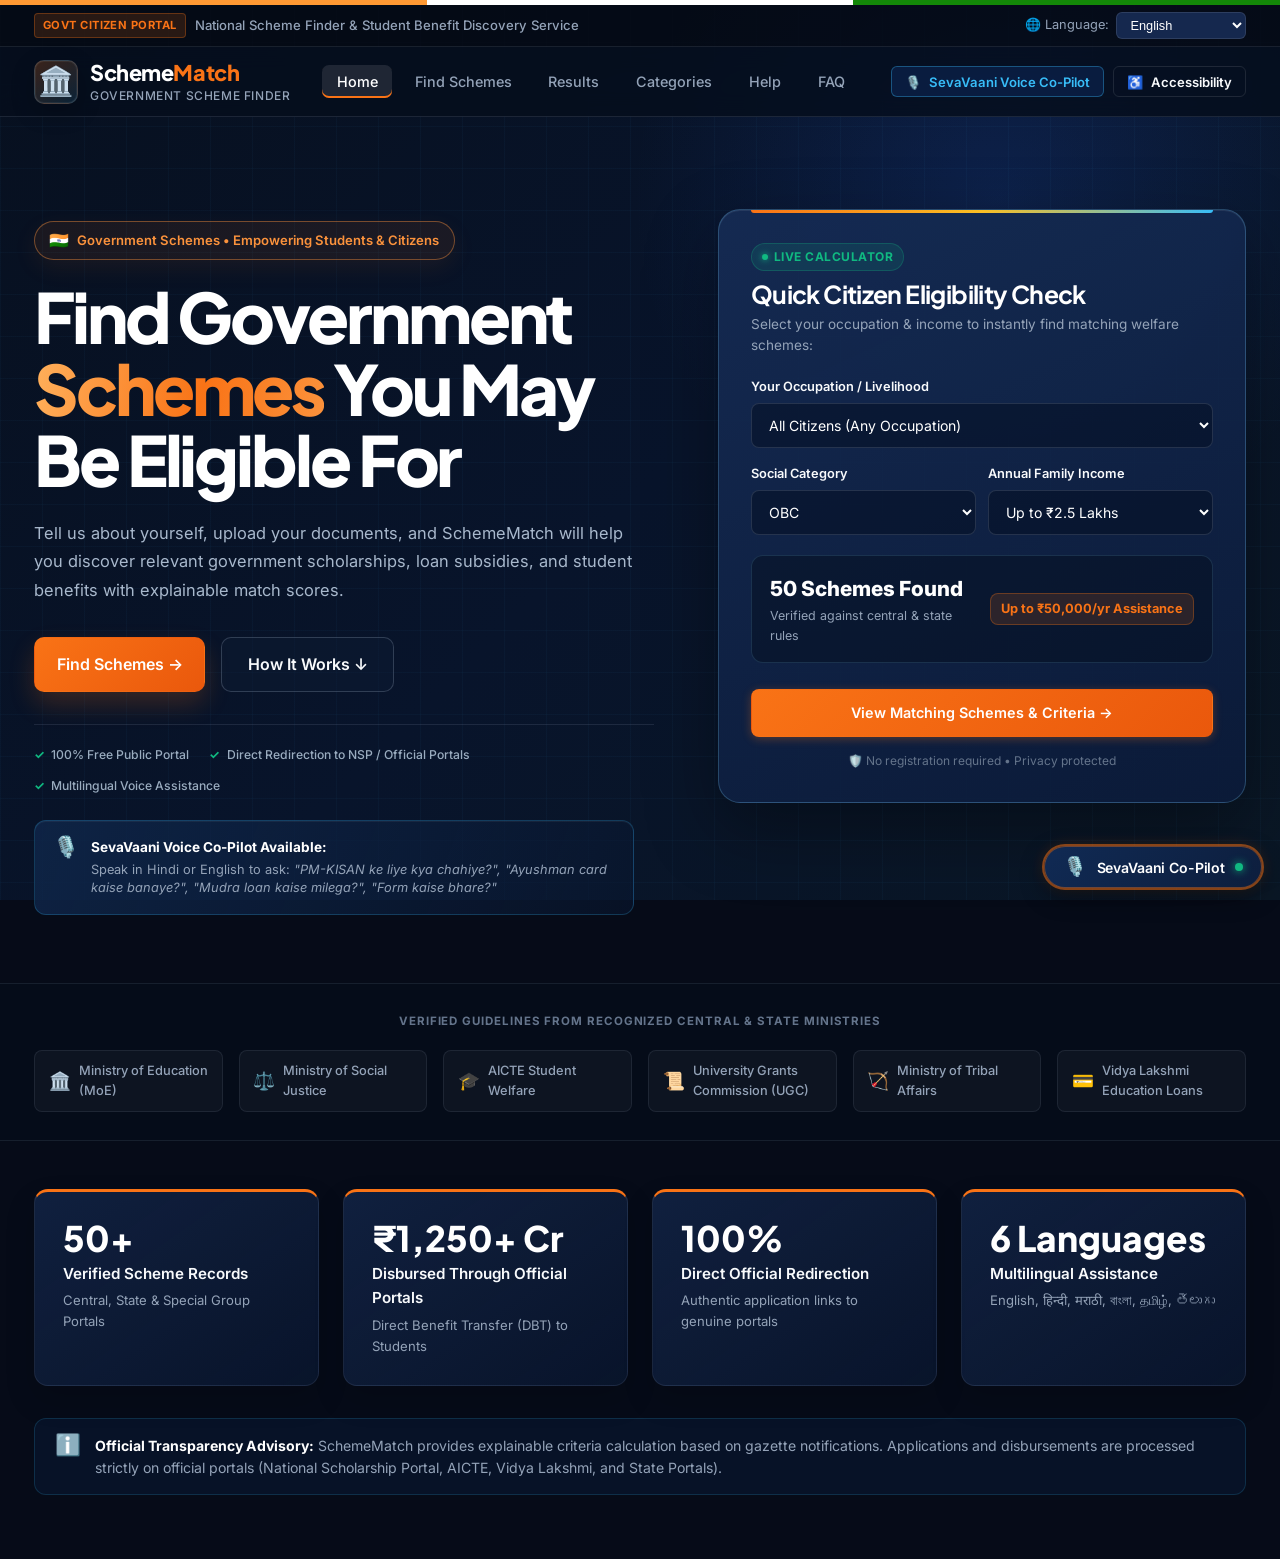
==== index.html @ 72a200fe "Initial website upload" ====
<!DOCTYPE html>
<html lang="en">
<head>
  <meta charset="UTF-8">
  <meta name="viewport" content="width=device-width, initial-scale=1.0">
  <meta name="description" content="SchemeMatch – National Government Scheme & Scholarship Discovery Portal. Discover verified scholarships, education loans, and citizen benefits with AI voice assistance.">
  <title>SchemeMatch – National Government Scheme Discovery Portal</title>
  <link rel="preconnect" href="https://fonts.googleapis.com">
  <link rel="preconnect" href="https://fonts.gstatic.com" crossorigin>
  <link href="https://fonts.googleapis.com/css2?family=Inter:wght@400;500;600;700;800&family=Plus+Jakarta+Sans:wght@500;600;700;800&family=Noto+Sans+Devanagari:wght@400;500;600;700&display=swap" rel="stylesheet">
  <link rel="stylesheet" href="style.css">
</head>
<body class="home-page">

  <!-- Top Tricolor Accent Line (National Civic Standard) -->
  <div class="top-strip" aria-hidden="true"></div>

  <!-- Official Top Bar -->
  <div class="top-bar">
    <div class="container top-bar-content">
      <div class="top-bar-notice">
        <span class="tag" data-i18n="tag_portal">GOVT CITIZEN PORTAL</span>
        <span class="top-bar-initiative" data-i18n="top_bar_initiative">National Scheme Finder &amp; Student Benefit Discovery Service • भारत सरकार</span>
      </div>
      <div class="top-bar-right">
        <div class="lang-selector-wrap">
          <label for="site-lang-select" class="lang-label">🌐 <span data-i18n="lang_label">Language:</span></label>
          <select id="site-lang-select" class="lang-dropdown" aria-label="Select Portal Language">
            <option value="en-IN">English</option>
            <option value="hi-IN">हिन्दी (Hindi)</option>
            <option value="mr-IN">मराठी (Marathi)</option>
            <option value="bn-IN">বাংলা (Bengali)</option>
            <option value="ta-IN">தமிழ் (Tamil)</option>
            <option value="te-IN">తెలుగు (Telugu)</option>
          </select>
        </div>
      </div>
    </div>
  </div>

  <!-- Accessibility Toolbar Drawer (Collapsible) -->
  <div id="accessibility-bar" class="accessibility-bar">
    <div class="container accessibility-bar-content">
      <div class="access-tools-title">
        <span>♿</span>
        <strong data-i18n="access_title">Accessibility Tools:</strong>
        <span class="access-desc" data-i18n="access_desc">Adjust text size, contrast, and voice assistance for effortless reading</span>
      </div>
      <div class="access-buttons-row">
        <button type="button" id="font-decrease-btn" class="btn btn-outline btn-sm" title="Decrease font size">A-</button>
        <button type="button" id="font-reset-btn" class="btn btn-outline btn-sm" title="Reset font size">A Default</button>
        <button type="button" id="font-increase-btn" class="btn btn-outline btn-sm" title="Increase font size">A+</button>
        <button type="button" id="high-contrast-btn" class="btn btn-outline btn-sm" title="Toggle High Contrast">🌓 High Contrast</button>
        <button type="button" id="read-page-global-btn" class="btn btn-primary btn-sm" title="Read page aloud">🔊 Read Page</button>
      </div>
    </div>
  </div>

  <!-- Sticky Navigation Header -->
  <header class="site-header">
    <div class="container nav-container">
      <a href="index.html" class="brand-link">
        <div class="brand-emblem">🏛️</div>
        <div class="brand-text">
          <h1 class="brand-title">Scheme<span>Match</span></h1>
          <p class="brand-subtitle" data-i18n="brand_subtitle">National Government Scheme Portal</p>
        </div>
      </a>

      <!-- Center navigation -->
      <nav aria-label="Main Navigation">
        <ul class="nav-links">
          <li><a href="index.html" class="nav-link active" data-i18n="nav_home">Home</a></li>
          <li><a href="find-schemes.html" class="nav-link" data-i18n="nav_find">Find Schemes</a></li>
          <li><a href="results.html" class="nav-link" data-i18n="nav_results">Results</a></li>
          <li><a href="#categories" class="nav-link">Categories</a></li>
          <li><a href="#how-it-works" class="nav-link" data-i18n="nav_help">How It Works</a></li>
          <li><a href="#faq" class="nav-link">FAQ</a></li>
        </ul>
      </nav>

      <!-- Right Action Controls -->
      <div class="nav-actions">
        <button type="button" id="voice-assistant-trigger" class="btn btn-voice btn-sm" title="Open SevaVaani Voice Assistant">
          🎙️ <span class="nav-btn-text">SevaVaani Voice Co-Pilot</span>
        </button>
        <button type="button" id="accessibility-toggle-btn" class="btn btn-outline btn-sm" title="Toggle Accessibility Tools">
          ♿ <span class="nav-btn-text" data-i18n="btn_accessibility">Accessibility</span>
        </button>
        <button type="button" class="nav-hamburger" id="nav-hamburger-btn" aria-label="Toggle navigation menu" aria-expanded="false">
          ☰
        </button>
      </div>
    </div>
  </header>

  <!-- Modern Civic Hero Section with Interactive Screener -->
  <section class="hero-wrapper">
    <div class="container">
      <div class="hero-grid">
        
        <!-- LEFT SIDE: Content & Actions -->
        <div class="hero-content">
          <div class="hero-badge-pill">
            <span class="flag-icon">🇮🇳</span>
            <span data-i18n="hero_pill">Direct Ministry Welfare Directory • <span class="dynamic-active-schemes-count">67</span> Verified Active Schemes</span>
          </div>

          <h2 class="hero-heading">
            <span data-i18n="hero_h2_part1">India's Official</span> <span class="hero-heading-highlight" data-i18n="hero_h2_highlight">Government Scheme</span> <span data-i18n="hero_h2_part2">Gateway for Every Citizen</span>
          </h2>

          <p class="hero-desc" data-i18n="hero_desc">
            Discover <span class="dynamic-schemes-count">69</span> verified central &amp; state welfare programs — for farmers, artisans, business owners, workers, women, senior citizens, and students. Check eligibility instantly and apply directly.
          </p>

          <div class="hero-btn-row">
            <a href="find-schemes.html" class="btn btn-primary btn-lg" data-i18n="hero_btn_find">
              Find Matching Schemes (6 Steps) →
            </a>
            <a href="#screener-card" class="btn btn-outline btn-lg" data-i18n="hero_btn_how">
              Quick Eligibility Check ↓
            </a>
          </div>

          <!-- Trust Badges Row -->
          <div class="hero-trust-row">
            <div class="trust-pill-item">
              <span class="trust-check">✓</span> 100% Free Public Portal
            </div>
            <div class="trust-pill-item">
              <span class="trust-check">✓</span> Direct Redirection to NSP / Official Portals
            </div>
            <div class="trust-pill-item">
              <span class="trust-check">✓</span> Multilingual Voice Assistance
            </div>
          </div>

          <div class="hero-voice-advisory">
            <span class="voice-advisory-icon">🎙️</span>
            <div>
              <strong>SevaVaani Voice Co-Pilot Available:</strong>
              <p>Speak in Hindi or English to ask: <em>"PM-KISAN ke liye kya chahiye?", "Ayushman card kaise banaye?", "Mudra loan kaise milega?", "Form kaise bhare?"</em></p>
            </div>
          </div>
        </div>

        <!-- RIGHT SIDE: Interactive Quick Eligibility Screener & Calculator -->
        <div class="hero-interactive-card-wrapper" id="screener-card">
          <div class="hero-screener-card">
            
            <div class="screener-card-header">
              <div class="screener-badge">
                <span class="screener-pulse"></span>
                <span>Live Calculator</span>
              </div>
              <h3 class="screener-title">Quick Citizen Eligibility Check</h3>
              <p class="screener-sub">Select your occupation &amp; income to instantly find matching welfare schemes:</p>
            </div>

            <form class="screener-form" onsubmit="return false;">
              <div class="screener-form-group">
                <label for="hero-screener-occ" class="screener-label">Your Occupation / Livelihood</label>
                <select id="hero-screener-occ" class="screener-select">
                  <option value="All" selected>All Citizens (Any Occupation)</option>
                  <option value="Farmer">🌾 Farmer / Agricultural Worker</option>
                  <option value="Artisan">🔨 Artisan / Traditional Craftsman</option>
                  <option value="Business Owner">💼 Small Business / MSME Owner</option>
                  <option value="Self-Employed">🛒 Self-Employed / Street Vendor</option>
                  <option value="Worker">🏗️ Unorganized / Daily Wage Worker</option>
                  <option value="Woman">👩 Woman / SHG Member / Homemaker</option>
                  <option value="Senior Citizen">👴 Senior Citizen (60+)</option>
                  <option value="Student">🎓 Student / Scholar</option>
                  <option value="Unemployed">🔍 Unemployed / Job Seeker</option>
                </select>
              </div>

              <div class="screener-form-grid">
                <div class="screener-form-group">
                  <label for="hero-screener-cat" class="screener-label">Social Category</label>
                  <select id="hero-screener-cat" class="screener-select">
                    <option value="All">All Categories</option>
                    <option value="OBC" selected>OBC</option>
                    <option value="SC">SC</option>
                    <option value="ST">ST</option>
                    <option value="General">General</option>
                    <option value="EWS">EWS</option>
                  </select>
                </div>

                <div class="screener-form-group">
                  <label for="hero-screener-inc" class="screener-label">Annual Family Income</label>
                  <select id="hero-screener-inc" class="screener-select">
                    <option value="250000" selected>Up to ₹2.5 Lakhs</option>
                    <option value="450000">Up to ₹4.5 Lakhs</option>
                    <option value="800000">Up to ₹8.0 Lakhs</option>
                    <option value="1000000">Above ₹8 Lakhs</option>
                  </select>
                </div>
              </div>

              <!-- Live Dynamic Calculation Box -->
              <div class="screener-result-box">
                <div class="screener-result-top">
                  <div>
                    <span class="screener-result-count" id="hero-screener-count">24 Schemes Matching</span>
                    <span class="screener-result-desc">Verified against central &amp; state rules</span>
                  </div>
                  <div class="screener-benefit-tag" id="hero-screener-benefit">Up to ₹50,000/yr</div>
                </div>
              </div>

              <button type="button" id="hero-screener-submit" class="btn btn-primary btn-block btn-screener">
                View Matching Schemes &amp; Criteria →
              </button>
            </form>

            <div class="screener-card-footer">
              <span>🛡️ No registration required • Privacy protected</span>
            </div>

          </div>
        </div>

      </div>
    </div>
  </section>

  <!-- Section: Ministry & Official Source Accreditation Ticker -->
  <section class="ministry-ticker-section" aria-label="Official Verification Sources">
    <div class="container">
      <p class="ticker-heading">VERIFIED GUIDELINES FROM RECOGNIZED CENTRAL &amp; STATE MINISTRIES</p>
      <div class="ministry-logo-grid">
        <div class="ministry-item">
          <span class="ministry-seal">🏛️</span>
          <span>Ministry of Education (MoE)</span>
        </div>
        <div class="ministry-item">
          <span class="ministry-seal">⚖️</span>
          <span>Ministry of Social Justice</span>
        </div>
        <div class="ministry-item">
          <span class="ministry-seal">🎓</span>
          <span>AICTE Student Welfare</span>
        </div>
        <div class="ministry-item">
          <span class="ministry-seal">📜</span>
          <span>University Grants Commission (UGC)</span>
        </div>
        <div class="ministry-item">
          <span class="ministry-seal">🏹</span>
          <span>Ministry of Tribal Affairs</span>
        </div>
        <div class="ministry-item">
          <span class="ministry-seal">💳</span>
          <span>Vidya Lakshmi Education Loans</span>
        </div>
      </div>
    </div>
  </section>

  <!-- Section: Statistics & Civic Trust -->
  <section class="trust-stats-section">
    <div class="container">
      <div class="trust-stats-grid">
        <div class="trust-stat-card">
          <div class="trust-stat-num">50+</div>
          <div class="trust-stat-lbl">Verified Scheme Records</div>
          <p class="trust-stat-sub">Central, State &amp; Special Group Portals</p>
        </div>

        <div class="trust-stat-card">
          <div class="trust-stat-num">₹1,250+ Cr</div>
          <div class="trust-stat-lbl">Disbursed Through Official Portals</div>
          <p class="trust-stat-sub">Direct Benefit Transfer (DBT) to Students</p>
        </div>

        <div class="trust-stat-card">
          <div class="trust-stat-num">100%</div>
          <div class="trust-stat-lbl">Direct Official Redirection</div>
          <p class="trust-stat-sub">Authentic application links to genuine portals</p>
        </div>

        <div class="trust-stat-card">
          <div class="trust-stat-num">6 Languages</div>
          <div class="trust-stat-lbl">Multilingual Assistance</div>
          <p class="trust-stat-sub">English, हिन्दी, मराठी, বাংলা, தமிழ், తెలుగు</p>
        </div>
      </div>

      <div class="trust-banner-note">
        <span class="trust-note-icon">ℹ️</span>
        <p>
          <strong>Official Transparency Advisory:</strong> SchemeMatch provides explainable criteria calculation based on gazette notifications. Applications and disbursements are processed strictly on official portals (National Scholarship Portal, AICTE, Vidya Lakshmi, and State Portals).
        </p>
      </div>
    </div>
  </section>

  <!-- Section: Scheme Categories (Clickable) -->
  <section id="categories" class="section-py">
    <div class="container">
      <div class="section-header">
        <span class="section-tag">National Welfare Sectors</span>
        <h2 class="section-title">Browse Schemes By Sector</h2>
        <p class="section-desc">
          <span class="dynamic-schemes-count">69</span> central &amp; state welfare programs across 8 livelihood sectors. Select a sector to discover schemes designed for your occupation and life stage.
        </p>
      </div>

      <div class="categories-grid">
        <a href="results.html?sector=agriculture" class="category-card">
          <div class="category-icon-box">🌾</div>
          <span class="sector-badge agri">Agriculture</span>
          <h3 class="category-title">Farmers &amp; Agriculture</h3>
          <p class="category-desc">PM-KISAN ₹6,000/yr income support, Fasal Bima crop insurance, Kisan Credit Card &amp; PM-KMY pension.</p>
          <span class="category-link">View Schemes →</span>
        </a>

        <a href="results.html?sector=business" class="category-card">
          <div class="category-icon-box">💼</div>
          <span class="sector-badge business">MSME &amp; Business</span>
          <h3 class="category-title">MSME, Business &amp; Artisans</h3>
          <p class="category-desc">PM Mudra loan ₹50K–₹20L, PM Vishwakarma toolkit &amp; ₹3L loan, SVANidhi street vendor credit.</p>
          <span class="category-link">View Schemes →</span>
        </a>

        <a href="results.html?sector=healthcare" class="category-card">
          <div class="category-icon-box">🩺</div>
          <span class="sector-badge health">Healthcare</span>
          <h3 class="category-title">Healthcare &amp; Ayushman</h3>
          <p class="category-desc">Ayushman Bharat PM-JAY ₹5 Lakh free hospital cover, Jan Aushadhi generic medicines, PMMVY maternity benefit.</p>
          <span class="category-link">View Schemes →</span>
        </a>

        <a href="results.html?sector=housing" class="category-card">
          <div class="category-icon-box">🏠</div>
          <span class="sector-badge housing">Housing</span>
          <h3 class="category-title">Housing &amp; Shelter</h3>
          <p class="category-desc">PMAY-Gramin ₹1.2–2.0L pucca house grant &amp; PMAY-Urban ₹2.67L interest subsidy for EWS/LIG/MIG.</p>
          <span class="category-link">View Schemes →</span>
        </a>

        <a href="results.html?sector=women" class="category-card">
          <div class="category-icon-box">👩</div>
          <span class="sector-badge women">Women &amp; Child</span>
          <h3 class="category-title">Women &amp; Child Empowerment</h3>
          <p class="category-desc">Lakhpati Didi SHG credit, Ujjwala free LPG, Sukanya Samriddhi, Mahila Samman 7.5% savings.</p>
          <span class="category-link">View Schemes →</span>
        </a>

        <a href="results.html?sector=workers" class="category-card">
          <div class="category-icon-box">🔨</div>
          <span class="sector-badge worker">Labor &amp; Workers</span>
          <h3 class="category-title">Workers &amp; Labor Welfare</h3>
          <p class="category-desc">e-Shram UAN card, PM Shram Yogi Maandhan ₹3,000/mo pension, MGNREGA 100-day guaranteed work.</p>
          <span class="category-link">View Schemes →</span>
        </a>

        <a href="results.html?sector=senior" class="category-card">
          <div class="category-icon-box">👴</div>
          <span class="sector-badge senior">Senior Citizens</span>
          <h3 class="category-title">Senior Citizens &amp; Pension</h3>
          <p class="category-desc">Atal Pension Yojana ₹1K–5K/mo guarantee, IGNOAPS old age pension, PMJJBY &amp; PMSBY insurance cover.</p>
          <span class="category-link">View Schemes →</span>
        </a>

        <a href="results.html?sector=scholarship" class="category-card">
          <div class="category-icon-box">🎓</div>
          <span class="sector-badge scholarship">Scholarships</span>
          <h3 class="category-title">Scholarships &amp; Education</h3>
          <p class="category-desc">Central Sector, NSP post-matric, AICTE Pragati, PMKVY skills, state-level tuition reimbursement.</p>
          <span class="category-link">View Schemes →</span>
        </a>
      </div>
    </div>
  </section>

  <!-- Section: Featured Schemes Cards -->
  <section id="featured-schemes" class="multi-schemes-section">
    <div class="container">
      <div class="section-header">
        <span class="section-tag">Flagship National Programs</span>
        <h2 class="section-title">Featured Government Schemes</h2>
        <p class="section-desc">
          Flagship welfare programs across healthcare, agriculture, artisan skills, business, and education — verified eligibility, transparent scores, and direct official application routes.
        </p>
      </div>

      <div class="home-scheme-cards-grid">
        
        <!-- Scheme 1: Ayushman Bharat PM-JAY -->
        <article class="home-scheme-card">
          <div class="home-scheme-card-body">
            <div class="home-scheme-card-header">
              <div>
                <span class="home-scheme-category" style="background:rgba(239,68,68,0.12);color:#f87171;border-color:rgba(239,68,68,0.3);">Healthcare</span>
                <h3 class="home-scheme-name">Ayushman Bharat PM-JAY — Free Health Coverage</h3>
              </div>
              <div class="home-score-badge match-state-excellent">
                <span class="home-score-num">₹5 Lakh/yr</span>
                <span class="home-score-lbl">Hospital Cover</span>
              </div>
            </div>

            <div class="home-criteria-box">
              <strong>Eligibility:</strong>
              Families in SECC 2011 database, BPL cardholders &amp; state-notified poor families. 1,500+ empanelled hospitals nationwide. Cashless treatment for 1,949 procedures.
            </div>

            <div class="home-docs-box">
              <strong>Required Documents:</strong>
              <div class="docs-tag-list">
                <span class="doc-tag present">✓ Aadhaar Card</span>
                <span class="doc-tag present">✓ Ration Card / BPL Proof</span>
                <span class="doc-tag present">✓ SECC Eligibility</span>
                <span class="doc-tag">Ayushman Golden Card</span>
              </div>
            </div>
          </div>

          <div class="home-scheme-actions">
            <a href="scheme-details.html?id=ayushman-bharat-pmjay" class="btn btn-primary btn-sm" style="flex: 1;">View Details →</a>
            <a href="https://pmjay.gov.in" target="_blank" rel="noopener noreferrer" class="btn btn-outline btn-sm">Official Portal ↗</a>
          </div>
        </article>

        <!-- Scheme 2: PM-KISAN -->
        <article class="home-scheme-card">
          <div class="home-scheme-card-body">
            <div class="home-scheme-card-header">
              <div>
                <span class="home-scheme-category" style="background:rgba(34,197,94,0.12);color:#4ade80;border-color:rgba(34,197,94,0.3);">Agriculture</span>
                <h3 class="home-scheme-name">PM-KISAN Samman Nidhi — Farmer Income Support</h3>
              </div>
              <div class="home-score-badge match-state-excellent">
                <span class="home-score-num">₹6,000/yr</span>
                <span class="home-score-lbl">Direct Bank Transfer</span>
              </div>
            </div>

            <div class="home-criteria-box">
              <strong>Eligibility:</strong>
              All small &amp; marginal farmer families owning up to 2 hectares of land. Excludes income taxpayers, doctors, lawyers, and Govt employees in Class 1 posts.
            </div>

            <div class="home-docs-box">
              <strong>Required Documents:</strong>
              <div class="docs-tag-list">
                <span class="doc-tag present">✓ Aadhaar Card</span>
                <span class="doc-tag present">✓ Land Records (Khasra/Khatauni)</span>
                <span class="doc-tag present">✓ Bank Passbook</span>
                <span class="doc-tag">Mobile (OTP)</span>
              </div>
            </div>
          </div>

          <div class="home-scheme-actions">
            <a href="scheme-details.html?id=pm-kisan" class="btn btn-primary btn-sm" style="flex: 1;">View Details →</a>
            <a href="https://pmkisan.gov.in" target="_blank" rel="noopener noreferrer" class="btn btn-outline btn-sm">pmkisan.gov.in ↗</a>
          </div>
        </article>

                <!-- Scheme 3: PM Vishwakarma -->
        <article class="home-scheme-card">
          <div class="home-scheme-card-body">
            <div class="home-scheme-card-header">
              <div>
                <span class="home-scheme-category" style="background:rgba(245,158,11,0.12);color:#fbbf24;border-color:rgba(245,158,11,0.3);">Artisans &amp; MSME</span>
                <h3 class="home-scheme-name">PM Vishwakarma — Artisan Skill &amp; Credit Scheme</h3>
              </div>
              <div class="home-score-badge match-state-excellent">
                <span class="home-score-num">₹3 Lakh Loan</span>
                <span class="home-score-lbl">@ 5% Interest + Toolkit</span>
              </div>
            </div>

            <div class="home-criteria-box">
              <strong>Eligibility:</strong>
              18+ traditional artisans in 18 trades — Carpenter, Blacksmith, Potter, Cobbler, Goldsmith, Tailor, Barber, Boat maker, Sculptor &amp; more. Annual income up to ₹3 Lakhs preferred.
            </div>

            <div class="home-docs-box">
              <strong>Required Documents:</strong>
              <div class="docs-tag-list">
                <span class="doc-tag present">✓ Aadhaar Card</span>
                <span class="doc-tag present">✓ Bank Passbook</span>
                <span class="doc-tag present">✓ Trade Self-Declaration</span>
                <span class="doc-tag">Mobile Number</span>
              </div>
            </div>
          </div>

          <div class="home-scheme-actions">
            <a href="scheme-details.html?id=pm-vishwakarma" class="btn btn-primary btn-sm" style="flex: 1;">View Details →</a>
            <a href="https://pmvishwakarma.gov.in" target="_blank" rel="noopener noreferrer" class="btn btn-outline btn-sm">Official Portal ↗</a>
          </div>
        </article>

        <!-- Scheme 4: PM-USP Interest Subsidy on Education Loans -->
        <article class="home-scheme-card">
          <div class="home-scheme-card-body">
            <div class="home-scheme-card-header">
              <div>
                <span class="home-scheme-category">Financial Support</span>
                <h3 class="home-scheme-name">PM-USP Central Sector Interest Subsidy (CSIS)</h3>
              </div>
              <div class="home-score-badge match-state-excellent">
                <span class="home-score-num">100% Interest Free</span>
                <span class="home-score-lbl">During Course Period</span>
              </div>
            </div>

            <div class="home-criteria-box">
              <strong>Eligibility Criteria:</strong>
              Full interest waiver during course period + 1 year on technical/professional education loans for income up to ₹4.5 Lakhs.
            </div>

            <div class="home-docs-box">
              <strong>Required Documents:</strong>
              <div class="docs-tag-list">
                <span class="doc-tag present">✓ Aadhaar</span>
                <span class="doc-tag present">✓ Loan Sanction Letter</span>
                <span class="doc-tag present">✓ Income Certificate</span>
              </div>
            </div>
          </div>

          <div class="home-scheme-actions">
            <a href="scheme-details.html?id=pm-usp-csis-interest-subsidy" class="btn btn-primary btn-sm" style="flex: 1;">View Details →</a>
            <a href="https://www.vidyalakshmi.co.in" target="_blank" rel="noopener noreferrer" class="btn btn-outline btn-sm">Vidya Lakshmi ↗</a>
          </div>
        </article>

        <!-- Scheme 5: AICTE Saksham PwD -->
        <article class="home-scheme-card">
          <div class="home-scheme-card-body">
            <div class="home-scheme-card-header">
              <div>
                <span class="home-scheme-category">Special Support</span>
                <h3 class="home-scheme-name">AICTE Saksham Scholarship for Specially-Abled</h3>
              </div>
              <div class="home-score-badge match-state-strong">
                <span class="home-score-num">₹50,000/yr</span>
                <span class="home-score-lbl">Study Allowance</span>
              </div>
            </div>

            <div class="home-criteria-box">
              <strong>Eligibility Criteria:</strong>
              Students with benchmark disability (40%+) enrolled in AICTE-approved technical degree/diploma programs; ₹50,000/yr allowance.
            </div>

            <div class="home-docs-box">
              <strong>Required Documents:</strong>
              <div class="docs-tag-list">
                <span class="doc-tag present">✓ Aadhaar</span>
                <span class="doc-tag present">✓ UDID / Disability Cert</span>
                <span class="doc-tag present">✓ College Bonafide</span>
              </div>
            </div>
          </div>

          <div class="home-scheme-actions">
            <a href="scheme-details.html?id=aicte-saksham" class="btn btn-primary btn-sm" style="flex: 1;">View Details →</a>
            <a href="https://www.aicte-india.org/schemes/students-development-schemes/Saksham" target="_blank" rel="noopener noreferrer" class="btn btn-outline btn-sm">Official Portal ↗</a>
          </div>
        </article>

        <!-- Scheme 6: MP Post-Matric OBC -->
        <article class="home-scheme-card">
          <div class="home-scheme-card-body">
            <div class="home-scheme-card-header">
              <div>
                <span class="home-scheme-category">State Welfare</span>
                <h3 class="home-scheme-name">MP Post-Matric Scholarship for OBC Students</h3>
              </div>
              <div class="home-score-badge match-state-excellent">
                <span class="home-score-num">100% Tuition Fee</span>
                <span class="home-score-lbl">Reimbursement</span>
              </div>
            </div>

            <div class="home-criteria-box">
              <strong>Eligibility Criteria:</strong>
              OBC students studying in Madhya Pradesh post-matric courses with family income up to ₹3 Lakhs; full tuition reimbursement.
            </div>

            <div class="home-docs-box">
              <strong>Required Documents:</strong>
              <div class="docs-tag-list">
                <span class="doc-tag present">✓ Aadhaar</span>
                <span class="doc-tag present">✓ Samagra ID</span>
                <span class="doc-tag present">✓ Caste Certificate</span>
                <span class="doc-tag">Domicile Cert</span>
              </div>
            </div>
          </div>

          <div class="home-scheme-actions">
            <a href="scheme-details.html?id=mp-post-matric-obc" class="btn btn-primary btn-sm" style="flex: 1;">View Details →</a>
            <a href="http://scholarshipportal.mp.nic.in" target="_blank" rel="noopener noreferrer" class="btn btn-outline btn-sm">MP Portal ↗</a>
          </div>
        </article>

      </div>

      <div style="text-align: center; margin-top: 2.5rem;">
        <a href="find-schemes.html" class="btn btn-primary btn-lg">
          Check All <span class="dynamic-schemes-count">69</span> Schemes For Your Complete Profile →
        </a>
      </div>
    </div>
  </section>

  <!-- Section: How It Works (4 Official Steps) -->
  <section id="how-it-works" class="section-py how-it-works-section">
    <div class="container">
      <div class="section-header">
        <span class="section-tag" data-i18n="workflow_tag">Official Roadmap</span>
        <h2 class="section-title" data-i18n="workflow_title">How SchemeMatch Simplifies Applications</h2>
        <p class="section-desc" data-i18n="workflow_desc">
          A transparent 4-step workflow that turns complex government gazettes into actionable student opportunities.
        </p>
      </div>

      <div class="workflow-grid">
        <div class="step-card">
          <div class="step-badge">1</div>
          <h3 class="step-title" data-i18n="step1_title">Enter Profile Details</h3>
          <p class="step-desc" data-i18n="step1_desc">
            Provide your education level, social category, annual family income, state, and special qualifications.
          </p>
        </div>

        <div class="step-card">
          <div class="step-badge">2</div>
          <h3 class="step-title" data-i18n="step2_title">Verify Document Checklist</h3>
          <p class="step-desc" data-i18n="step2_desc">
            Check your certificates (Aadhaar, Income, Caste, Marksheet) against official department requirements.
          </p>
        </div>

        <div class="step-card">
          <div class="step-badge">3</div>
          <h3 class="step-title" data-i18n="step3_title">Get Transparent Match Scores</h3>
          <p class="step-desc" data-i18n="step3_desc">
            Review your personalized eligibility reasons with clear green checkmarks and statutory notes.
          </p>
        </div>

        <div class="step-card">
          <div class="step-badge">4</div>
          <h3 class="step-title" data-i18n="step4_title">Apply on Verified Portals</h3>
          <p class="step-desc" data-i18n="step4_desc">
            Proceed with official portal redirection (NSP, AICTE, Vidya Lakshmi) with your paperwork fully prepared.
          </p>
        </div>
      </div>
    </div>
  </section>

  <!-- Section: Student Success & Verified Impact -->
  <section class="section-py success-stories-section">
    <div class="container">
      <div class="section-header">
        <span class="section-tag">Beneficiary Impact</span>
        <h2 class="section-title">Helping Citizens Across All Walks of Life</h2>
        <p class="section-desc">
          Real experiences from farmers, artisans, entrepreneurs, and students who discovered and applied for welfare schemes through SchemeMatch.
        </p>
      </div>

      <div class="testimonials-grid">
        <div class="testimonial-card">
          <div class="testimonial-stars">★★★★★</div>
          <p class="testimonial-quote">
            "SchemeMatch ne mujhe PM-KISAN aur Kisan Credit Card dono ke baare mein bataya. Mujhe pata hi nahi tha ki main dono ke liye eligible hoon. Ab mujhe ₹6,000 saal ka sidha khate mein milta hai."
          </p>
          <div class="testimonial-author">
            <div class="author-avatar">🌾</div>
            <div>
              <strong>Rameshwar Patil</strong>
              <span>Farmer, Nashik, Maharashtra</span>
            </div>
          </div>
        </div>

        <div class="testimonial-card">
          <div class="testimonial-stars">★★★★★</div>
          <p class="testimonial-quote">
            "The voice assistant asked me my trade — I said I'm a carpenter — and instantly showed me PM Vishwakarma with the full checklist. I got my ₹15,000 toolkit voucher and the 5% loan approved within a month."
          </p>
          <div class="testimonial-author">
            <div class="author-avatar">🔨</div>
            <div>
              <strong>Rajesh Vishwakarma</strong>
              <span>Traditional Carpenter, Varanasi (UP)</span>
            </div>
          </div>
        </div>

        <div class="testimonial-card">
          <div class="testimonial-stars">★★★★★</div>
          <p class="testimonial-quote">
            "Mujhe pata hi nahi tha ki Ayushman card mere ghar ke har member ko ₹5 Lakh ka free hospital cover deta hai. SchemeMatch ne mera naam SECC list mein check karke Golden Card banwane ki poori process batai."
          </p>
          <div class="testimonial-author">
            <div class="author-avatar">👩</div>
            <div>
              <strong>Meenakshi Devi</strong>
              <span>SHG Member, Sitapur, Uttar Pradesh</span>
            </div>
          </div>
        </div>
      </div>
    </div>
  </section>

  <!-- Section: Official FAQ -->
  <section id="faq" class="section-py faq-section">
    <div class="container">
      <div class="section-header">
        <span class="section-tag">Frequently Asked Questions</span>
        <h2 class="section-title">Common Questions on Government Schemes</h2>
        <p class="section-desc">
          Important guidelines regarding OTR registration, document renewal, income limits, and application cycles.
        </p>
      </div>

      <div class="faq-accordion-grid">
        
        <details class="faq-item" open>
          <summary class="faq-question">
            <span>Is SchemeMatch free to use for students?</span>
            <span class="faq-icon">+</span>
          </summary>
          <div class="faq-answer">
            <p>Yes, SchemeMatch is 100% free to use. There are no fees, subscriptions, or hidden charges. We do not collect banking credentials or application processing fees.</p>
          </div>
        </details>

        <details class="faq-item">
          <summary class="faq-question">
            <span>What is OTR (One Time Registration) on the National Scholarship Portal (NSP)?</span>
            <span class="faq-icon">+</span>
          </summary>
          <div class="faq-answer">
            <p>OTR is a 14-digit unique number issued on scholarships.gov.in using Aadhaar face or OTP authentication. It simplifies applying for multiple central and state scholarships without re-entering personal data each year.</p>
          </div>
        </details>

        <details class="faq-item">
          <summary class="faq-question">
            <span>Can I apply for more than one government scholarship at the same time?</span>
            <span class="faq-icon">+</span>
          </summary>
          <div class="faq-answer">
            <p>As per Ministry guidelines, a student can receive only ONE primary scholarship for maintenance/living allowance from the Central Government. However, you can often combine tuition fee reimbursements or state travel concessions with loan subsidies.</p>
          </div>
        </details>

        <details class="faq-item">
          <summary class="faq-question">
            <span>Who is authorized to issue the Family Income Certificate?</span>
            <span class="faq-icon">+</span>
          </summary>
          <div class="faq-answer">
            <p>The Income Certificate must be issued by a competent revenue authority—typically the Tehsildar, Sub-Divisional Magistrate (SDM), or District Collector. Affidavits on notary stamp paper are generally not accepted on official portals.</p>
          </div>
        </details>

        <details class="faq-item">
          <summary class="faq-question">
            <span>Why does my bank account need to be linked to Aadhaar (NPCI Mapper)?</span>
            <span class="faq-icon">+</span>
          </summary>
          <div class="faq-answer">
            <p>All government scholarship disbursements are sent via Direct Benefit Transfer (DBT) through the Aadhaar Payment Bridge (APB). Your bank account must be actively seeded on the NPCI mapper, otherwise the funds transfer will fail.</p>
          </div>
        </details>

      </div>
    </div>
  </section>

  <!-- Site Footer -->
  <footer class="site-footer">
    <div class="container">
      <div class="footer-grid">
        <div class="footer-brand">
          <div class="footer-brand-title">
            <span class="footer-emblem">🏛️</span>
            <h3 class="footer-brand-name">SchemeMatch</h3>
          </div>
          <p class="footer-brand-desc">
            National Citizen Welfare &amp; Scheme Discovery Initiative. Empowering Indian students and citizens with transparent eligibility scoring and verified ministry portal routing.
          </p>
          <div class="footer-contact-info">
            <p>✉️ Email: <strong>support@schemematch.gov.in</strong></p>
            <p>⏰ Working Hours: Monday – Saturday, 9:00 AM – 6:00 PM IST</p>
          </div>
        </div>

        <div class="footer-col">
          <h4>Portal Navigation</h4>
          <ul class="footer-links">
            <li><a href="index.html">Home</a></li>
            <li><a href="find-schemes.html">Find Schemes (Wizard)</a></li>
            <li><a href="results.html">Eligibility Results</a></li>
            <li><a href="#categories">Scheme Categories</a></li>
            <li><a href="#how-it-works">How It Works</a></li>
            <li><a href="#faq">Student FAQ</a></li>
          </ul>
        </div>

        <div class="footer-col">
          <h4>Official Ministry Portals</h4>
          <ul class="footer-links">
            <li><a href="https://scholarships.gov.in" target="_blank" rel="noopener noreferrer">National Scholarship Portal (NSP) ↗</a></li>
            <li><a href="https://www.aicte-india.org" target="_blank" rel="noopener noreferrer">AICTE Student Portal ↗</a></li>
            <li><a href="https://www.vidyalakshmi.co.in" target="_blank" rel="noopener noreferrer">Vidya Lakshmi Education Loans ↗</a></li>
            <li><a href="https://socialjustice.gov.in" target="_blank" rel="noopener noreferrer">Ministry of Social Justice ↗</a></li>
            <li><a href="https://tribal.nic.in" target="_blank" rel="noopener noreferrer">Ministry of Tribal Affairs ↗</a></li>
            <li><a href="https://www.digilocker.gov.in" target="_blank" rel="noopener noreferrer">DigiLocker Verification ↗</a></li>
          </ul>
        </div>
      </div>

      <div class="footer-bottom">
        <p>&copy; 2026 SchemeMatch – National Government Scheme Discovery Portal. Designed for Indian Students &amp; Citizens.</p>
      </div>
    </div>
  </footer>

  <!-- ========================================================================= -->
  <!-- UNIVERSAL CONVERSATIONAL VOICE & CHAT CO-PILOT (SevaVaani) -->
  <!-- ========================================================================= -->
  <div id="sevavaani-widget" class="sevavaani-widget" aria-label="SevaVaani Voice &amp; Chat Assistant">
    
    <!-- Floating Launcher Trigger Button -->
    <button type="button" id="sevavaani-trigger" class="sevavaani-launcher" aria-label="Open SevaVaani Assistant" title="SevaVaani Voice Co-Pilot">
      <span class="launcher-pulse"></span>
      <span class="launcher-icon">🎙️</span>
      <span class="launcher-label">SevaVaani Co-Pilot</span>
      <span class="launcher-status-dot"></span>
    </button>

    <!-- Sliding Assistant Drawer -->
    <div id="sevavaani-drawer" class="sevavaani-drawer" aria-hidden="true">
      
      <!-- Drawer Header -->
      <div class="sevavaani-header">
        <div class="sevavaani-brand">
          <div class="brand-avatar">🏛️</div>
          <div>
            <h3 class="sevavaani-title">SevaVaani <span>Co-Pilot</span></h3>
            <p class="sevavaani-sub">National Scheme &amp; Form Guide</p>
          </div>
        </div>
        <div class="sevavaani-header-actions">
          <button type="button" id="sevavaani-lang-btn" class="btn-icon" title="Switch Language">🌐 <span id="sevavaani-lang-text">HI</span></button>
          <button type="button" id="sevavaani-sound-btn" class="btn-icon" title="Voice Mute/Unmute">🔊</button>
          <button type="button" id="sevavaani-close-btn" class="btn-icon close-btn" title="Close Assistant" aria-label="Close Assistant">✕</button>
        </div>
      </div>

      <!-- Live Audio Waveform & Status Banner -->
      <div id="sevavaani-wave-bar" class="sevavaani-wave-bar">
        <div class="wave-bars">
          <span></span><span></span><span></span><span></span><span></span><span></span><span></span><span></span>
        </div>
        <span id="sevavaani-live-status" class="live-status-text">Ready to help. Speak or type below.</span>
      </div>

      <!-- Scrollable Message Conversation Stream -->
      <div id="sevavaani-messages" class="sevavaani-messages">
        <!-- Messages injected dynamically by script.js -->
      </div>

      <!-- Quick Suggestion Chips -->
      <div id="sevavaani-chips" class="sevavaani-chips">
        <button type="button" class="chip-btn" data-query="Form kaise bhare?">📝 Form kaise bhare?</button>
        <button type="button" class="chip-btn" data-query="Pragati scheme ke documents kya hai?">📄 Pragati Scheme Documents</button>
        <button type="button" class="chip-btn" data-query="Scholarship ke liye kaha apply kare?">🔗 Kaha Apply Kare?</button>
        <button type="button" class="chip-btn" data-query="Engineering ke liye kaunsi schemes hai?">🎓 Engineering Schemes</button>
        <button type="button" class="chip-btn" data-query="Income criteria kya hai?">💰 Income Limit Rules</button>
      </div>

      <!-- Footer Input Controls (Mic + Text Input + Send) -->
      <div class="sevavaani-input-row">
        <button type="button" id="sevavaani-mic-btn" class="sevavaani-mic-btn" title="Click to speak in Hindi or English">
          <span class="mic-inner-icon">🎙️</span>
        </button>
        <input type="text" id="sevavaani-text-input" class="sevavaani-text-input" placeholder="Poochiye: Form kaise bhare, documents..." autocomplete="off">
        <button type="button" id="sevavaani-send-btn" class="sevavaani-send-btn" title="Send message">→</button>
      </div>

    </div>
  </div>

  <!-- Legacy Compatibility Elements for older scripts -->
  <div style="display:none;" aria-hidden="true">
    <div id="voice-orb"></div>
    <div id="voice-transcript-display"></div>
  </div>

  <script src="script.js"></script>
</body>
</html>
---- style.css ----
/* ==========================================================================
   SchemeMatch – National Government Scheme Discovery Portal
   Core Stylesheet (style.css)
   Design System: Authoritative Indian Civic Tech & Student Welfare Portal
   Colors: Deep Bharat Navy, Tiranga Accents, National Saffron & Emerald Green
   ========================================================================== */

/* --- CSS Variables & Design Tokens --- */
:root {
  /* Official Indian Civic Palette */
  --bg-midnight: #070e1c;        /* Deepest official navy background */
  --bg-navy: #0d1a33;            /* Primary dark background */
  --bg-card: #122344;            /* Elevated card surface */
  --bg-card-hover: #182e59;      /* Card hover state */
  --bg-surface: #15284e;         /* Inputs & secondary surface */
  --bg-surface-light: #1c3566;   /* Light surface highlight */
  --bg-glass: rgba(14, 28, 56, 0.92);
  --bg-glass-card: rgba(18, 35, 68, 0.85);

  /* National Saffron & Amber Accents */
  --gov-saffron: #f97316;
  --gov-saffron-hover: #ea580c;
  --gov-saffron-light: #ffedd5;
  --gov-saffron-subtle: rgba(249, 115, 22, 0.15);

  /* Royal Trust Blue & Sky */
  --blue-tech: #2563eb;
  --blue-royal: #1d4ed8;
  --blue-subtle: rgba(37, 99, 235, 0.15);
  --cyan-bright: #38bdf8;
  --cyan-deep: #0284c7;

  /* Feedback Colors */
  --success-emerald: #10b981;
  --success-bg: rgba(16, 185, 129, 0.15);
  --warning-amber: #f59e0b;
  --warning-bg: rgba(245, 158, 11, 0.15);
  --danger-crimson: #ef4444;
  --danger-bg: rgba(239, 68, 68, 0.15);

  /* Typography Colors */
  --text-pure: #ffffff;
  --text-main: #f8fafc;
  --text-muted: #94a3b8;
  --text-light: #64748b;
  --text-saffron: #fb923c;
  --text-cyan: #38bdf8;

  /* Borders & Shadows */
  --border-subtle: rgba(255, 255, 255, 0.1);
  --border-navy: #1e3a8a;
  --border-active: #f97316;
  --border-focus: #38bdf8;

  --shadow-sm: 0 2px 8px rgba(0, 0, 0, 0.35);
  --shadow-md: 0 8px 24px rgba(0, 0, 0, 0.45);
  --shadow-lg: 0 16px 40px rgba(0, 0, 0, 0.55);
  --shadow-card: 0 4px 20px rgba(0, 0, 0, 0.25), 0 0 0 1px rgba(255, 255, 255, 0.08);

  /* Geometry & Typography */
  --radius-sm: 8px;
  --radius-md: 12px;
  --radius-lg: 16px;
  --radius-xl: 24px;
  --radius-full: 9999px;
  --container-width: 1260px;
  --font-sans: 'Inter', 'Plus Jakarta Sans', 'Noto Sans Devanagari', -apple-system, BlinkMacSystemFont, 'Segoe UI', Roboto, sans-serif;
  --transition: all 0.22s cubic-bezier(0.16, 1, 0.3, 1);
}

/* --- High Contrast Mode --- */
body.high-contrast-mode {
  --bg-midnight: #000000;
  --bg-navy: #050505;
  --bg-card: #0d0d0d;
  --bg-card-hover: #1c1c1c;
  --bg-surface: #151515;
  --border-subtle: #ffffff;
  --border-navy: #ffff00;
  --text-pure: #ffffff;
  --text-main: #ffffff;
  --text-muted: #e2e8f0;
  --text-light: #cbd5e1;
  --gov-saffron: #ffff00;
  --cyan-bright: #ffff00;
}

/* --- Base & Reset --- */
*, *::before, *::after {
  box-sizing: border-box;
  margin: 0;
  padding: 0;
}

html {
  font-size: 16px;
  scroll-behavior: smooth;
}

body {
  font-family: var(--font-sans);
  background-color: var(--bg-midnight);
  background-image: 
    radial-gradient(circle at 15% 10%, rgba(37, 99, 235, 0.12) 0%, transparent 45%),
    radial-gradient(circle at 85% 60%, rgba(249, 115, 22, 0.08) 0%, transparent 45%),
    linear-gradient(180deg, var(--bg-midnight) 0%, #071022 100%);
  background-attachment: fixed;
  color: var(--text-main);
  line-height: 1.6;
  min-height: 100vh;
  display: flex;
  flex-direction: column;
  overflow-x: hidden;
}

/* Typography */
h1, h2, h3, h4, h5, h6 {
  color: var(--text-pure);
  line-height: 1.25;
  margin-bottom: 0.75rem;
  font-weight: 700;
  letter-spacing: -0.015em;
  font-family: 'Plus Jakarta Sans', var(--font-sans);
}

p {
  margin-bottom: 1rem;
  color: var(--text-muted);
}

a {
  color: var(--cyan-bright);
  text-decoration: none;
  transition: var(--transition);
}

a:hover {
  color: #7dd3fc;
}

/* Container */
.container {
  width: 100%;
  max-width: var(--container-width);
  margin: 0 auto;
  padding: 0 1.5rem;
}

/* --- Top Tricolor Strip --- */
.top-strip {
  height: 5px;
  background: linear-gradient(90deg, #ff9933 0%, #ff9933 33.33%, #ffffff 33.33%, #ffffff 66.66%, #138808 66.66%, #138808 100%);
  width: 100%;
  position: relative;
  z-index: 1001;
}

/* --- Official Top Bar --- */
.top-bar {
  background: rgba(7, 14, 28, 0.95);
  border-bottom: 1px solid var(--border-subtle);
  padding: 0.45rem 0;
  font-size: 0.82rem;
  color: var(--text-muted);
}

.top-bar-content {
  display: flex;
  justify-content: space-between;
  align-items: center;
  flex-wrap: wrap;
  gap: 0.75rem;
}

.top-bar-notice {
  display: flex;
  align-items: center;
  gap: 0.6rem;
}

.top-bar-initiative {
  color: var(--text-muted);
  font-weight: 500;
}

.tag {
  background: var(--gov-saffron-subtle);
  color: var(--gov-saffron);
  font-size: 0.7rem;
  font-weight: 700;
  padding: 0.15rem 0.5rem;
  border-radius: 4px;
  border: 1px solid rgba(249, 115, 22, 0.3);
  letter-spacing: 0.04em;
  text-transform: uppercase;
}

.top-bar-right {
  display: flex;
  align-items: center;
  gap: 1.25rem;
}

.top-bar-helpline {
  display: flex;
  align-items: center;
  gap: 0.4rem;
  color: var(--text-main);
}

.top-bar-helpline strong {
  color: var(--gov-saffron);
}

.lang-selector-wrap {
  display: flex;
  align-items: center;
  gap: 0.4rem;
}

.lang-label {
  color: var(--text-muted);
  font-size: 0.8rem;
}

.lang-dropdown {
  background: var(--bg-surface);
  border: 1px solid var(--border-subtle);
  color: var(--text-pure);
  font-size: 0.8rem;
  padding: 0.25rem 0.6rem;
  border-radius: 6px;
  cursor: pointer;
  outline: none;
}

/* --- Accessibility Bar --- */
.accessibility-bar {
  background: #091326;
  border-bottom: 1px solid var(--border-subtle);
  padding: 0.6rem 0;
  display: none;
}

.accessibility-bar.open {
  display: block;
}

.accessibility-bar-content {
  display: flex;
  justify-content: space-between;
  align-items: center;
  flex-wrap: wrap;
  gap: 1rem;
}

.access-tools-title {
  display: flex;
  align-items: center;
  gap: 0.5rem;
  font-size: 0.88rem;
  color: var(--text-main);
}

.access-desc {
  font-size: 0.8rem;
  color: var(--text-muted);
  margin-left: 0.5rem;
}

.access-buttons-row {
  display: flex;
  gap: 0.4rem;
}

/* --- Header & Sticky Navigation --- */
.site-header {
  position: sticky;
  top: 0;
  z-index: 999;
  background: rgba(10, 20, 39, 0.95);
  backdrop-filter: blur(12px);
  border-bottom: 1px solid var(--border-subtle);
  padding: 0.8rem 0;
}

.nav-container {
  display: flex;
  align-items: center;
  justify-content: space-between;
  gap: 1.5rem;
}

.brand-link {
  display: flex;
  align-items: center;
  gap: 0.75rem;
  text-decoration: none;
}

.brand-emblem {
  font-size: 1.8rem;
  line-height: 1;
  background: linear-gradient(135deg, rgba(249, 115, 22, 0.2), rgba(37, 99, 235, 0.2));
  width: 44px;
  height: 44px;
  display: flex;
  align-items: center;
  justify-content: center;
  border-radius: 10px;
  border: 1px solid rgba(255, 255, 255, 0.15);
}

.brand-title {
  font-size: 1.35rem;
  font-weight: 800;
  color: var(--text-pure);
  margin: 0;
  letter-spacing: -0.02em;
}

.brand-title span {
  color: var(--gov-saffron);
}

.brand-subtitle {
  font-size: 0.75rem;
  color: var(--text-muted);
  margin: 0;
  text-transform: uppercase;
  letter-spacing: 0.05em;
  font-weight: 500;
}

.nav-links {
  display: flex;
  list-style: none;
  gap: 0.5rem;
  align-items: center;
}

.nav-link {
  color: var(--text-muted);
  font-weight: 500;
  font-size: 0.9rem;
  padding: 0.45rem 0.85rem;
  border-radius: 8px;
  transition: var(--transition);
}

.nav-link:hover, .nav-link.active {
  color: var(--text-pure);
  background: rgba(255, 255, 255, 0.08);
}

.nav-actions {
  display: flex;
  align-items: center;
  gap: 0.6rem;
}

/* --- Buttons --- */
.btn {
  display: inline-flex;
  align-items: center;
  justify-content: center;
  gap: 0.5rem;
  font-weight: 600;
  font-size: 0.9rem;
  padding: 0.65rem 1.25rem;
  border-radius: 8px;
  border: 1px solid transparent;
  cursor: pointer;
  transition: var(--transition);
  text-decoration: none;
  font-family: inherit;
}

.btn-primary {
  background: linear-gradient(135deg, var(--gov-saffron) 0%, #ea580c 100%);
  color: #ffffff;
  box-shadow: 0 2px 10px rgba(249, 115, 22, 0.3);
}

.btn-primary:hover {
  background: linear-gradient(135deg, #fb923c 0%, #f97316 100%);
  color: #ffffff;
  box-shadow: 0 4px 14px rgba(249, 115, 22, 0.45);
  transform: translateY(-1px);
}

.btn-outline {
  background: transparent;
  color: var(--text-main);
  border-color: var(--border-subtle);
}

.btn-outline:hover {
  background: rgba(255, 255, 255, 0.08);
  border-color: rgba(255, 255, 255, 0.25);
  color: #ffffff;
}

.btn-voice {
  background: rgba(37, 99, 235, 0.15);
  color: var(--cyan-bright);
  border: 1px solid rgba(56, 189, 248, 0.35);
}

.btn-voice:hover {
  background: rgba(37, 99, 235, 0.28);
  color: #ffffff;
  border-color: var(--cyan-bright);
}

.btn-sm {
  padding: 0.4rem 0.8rem;
  font-size: 0.82rem;
  border-radius: 6px;
}

.btn-lg {
  padding: 0.85rem 1.6rem;
  font-size: 1rem;
  border-radius: 10px;
}

.btn-block {
  width: 100%;
}

/* Backward compatibility for cyan buttons */
.btn-cyan {
  background: var(--blue-tech);
  color: #ffffff;
}
.btn-cyan:hover {
  background: var(--blue-royal);
  color: #ffffff;
}

/* --- Badges --- */
.badge {
  display: inline-flex;
  align-items: center;
  gap: 0.35rem;
  font-size: 0.75rem;
  font-weight: 600;
  padding: 0.2rem 0.65rem;
  border-radius: 9999px;
  background: rgba(255, 255, 255, 0.08);
  color: var(--text-muted);
}

.badge-primary {
  background: var(--gov-saffron-subtle);
  color: var(--gov-saffron);
  border: 1px solid rgba(249, 115, 22, 0.25);
}

.badge-cyan {
  background: rgba(56, 189, 248, 0.12);
  color: var(--cyan-bright);
  border: 1px solid rgba(56, 189, 248, 0.25);
}

.badge-success {
  background: var(--success-bg);
  color: var(--success-emerald);
  border: 1px solid rgba(16, 185, 129, 0.25);
}

.badge-warning {
  background: var(--warning-bg);
  color: var(--warning-amber);
  border: 1px solid rgba(245, 158, 11, 0.25);
}

/* --- Hero Section --- */
.hero-wrapper {
  padding: 4rem 0 4.5rem;
  position: relative;
  overflow: hidden;
}

.hero-grid {
  display: grid;
  grid-template-columns: 1.15fr 0.85fr;
  gap: 3rem;
  align-items: center;
}

.hero-content {
  max-width: 640px;
}

.hero-badge-pill {
  display: inline-flex;
  align-items: center;
  gap: 0.5rem;
  background: rgba(249, 115, 22, 0.1);
  border: 1px solid rgba(249, 115, 22, 0.3);
  padding: 0.35rem 0.9rem;
  border-radius: 9999px;
  color: var(--text-saffron);
  font-size: 0.82rem;
  font-weight: 600;
  margin-bottom: 1.25rem;
}

.flag-icon {
  font-size: 1rem;
}

.hero-heading {
  font-size: 2.8rem;
  font-weight: 800;
  line-height: 1.15;
  color: var(--text-pure);
  margin-bottom: 1.25rem;
  letter-spacing: -0.025em;
}

.hero-heading-highlight {
  color: var(--gov-saffron);
  display: inline;
}

.hero-desc {
  font-size: 1.1rem;
  line-height: 1.65;
  color: var(--text-muted);
  margin-bottom: 2rem;
}

.hero-btn-row {
  display: flex;
  gap: 1rem;
  flex-wrap: wrap;
  margin-bottom: 1.75rem;
}

.hero-trust-row {
  display: flex;
  flex-wrap: wrap;
  gap: 1.25rem;
  margin-bottom: 1.5rem;
  padding-top: 1rem;
  border-top: 1px solid var(--border-subtle);
}

.trust-pill-item {
  display: flex;
  align-items: center;
  gap: 0.4rem;
  font-size: 0.82rem;
  color: var(--text-muted);
  font-weight: 500;
}

.trust-check {
  color: var(--success-emerald);
  font-weight: 700;
}

.hero-voice-advisory {
  display: flex;
  align-items: flex-start;
  gap: 0.75rem;
  background: rgba(37, 99, 235, 0.08);
  border: 1px solid rgba(37, 99, 235, 0.25);
  border-radius: 12px;
  padding: 0.85rem 1rem;
}

.voice-advisory-icon {
  font-size: 1.3rem;
  line-height: 1;
}

.hero-voice-advisory strong {
  font-size: 0.85rem;
  color: var(--text-pure);
  display: block;
}

.hero-voice-advisory p {
  font-size: 0.8rem;
  color: var(--text-muted);
  margin: 0.15rem 0 0;
  line-height: 1.45;
}

/* --- Hero Interactive Screener Card --- */
.hero-interactive-card-wrapper {
  position: relative;
}

.hero-screener-card {
  background: var(--bg-card);
  border: 1px solid rgba(255, 255, 255, 0.14);
  border-radius: 18px;
  padding: 1.8rem;
  box-shadow: var(--shadow-lg);
  position: relative;
}

.screener-card-header {
  margin-bottom: 1.25rem;
}

.screener-badge {
  display: inline-flex;
  align-items: center;
  gap: 0.4rem;
  background: rgba(16, 185, 129, 0.12);
  color: var(--success-emerald);
  font-size: 0.75rem;
  font-weight: 700;
  padding: 0.2rem 0.6rem;
  border-radius: 9999px;
  border: 1px solid rgba(16, 185, 129, 0.25);
  margin-bottom: 0.5rem;
  text-transform: uppercase;
  letter-spacing: 0.04em;
}

.screener-pulse {
  width: 6px;
  height: 6px;
  border-radius: 50%;
  background: var(--success-emerald);
  box-shadow: 0 0 6px var(--success-emerald);
}

.screener-title {
  font-size: 1.35rem;
  margin: 0 0 0.25rem;
  color: #ffffff;
}

.screener-sub {
  font-size: 0.85rem;
  color: var(--text-muted);
  margin: 0;
}

.screener-form {
  display: flex;
  flex-direction: column;
  gap: 1rem;
}

.screener-form-group {
  display: flex;
  flex-direction: column;
  gap: 0.35rem;
}

.screener-form-grid {
  display: grid;
  grid-template-columns: 1fr 1fr;
  gap: 0.8rem;
}

.screener-label {
  font-size: 0.8rem;
  font-weight: 600;
  color: var(--text-main);
}

.screener-select {
  background: var(--bg-surface);
  border: 1px solid var(--border-subtle);
  color: #ffffff;
  padding: 0.65rem 0.8rem;
  border-radius: 8px;
  font-size: 0.88rem;
  outline: none;
  transition: var(--transition);
  font-family: inherit;
}

.screener-select:focus {
  border-color: var(--gov-saffron);
  box-shadow: 0 0 0 2px rgba(249, 115, 22, 0.2);
}

.screener-result-box {
  background: rgba(10, 20, 42, 0.6);
  border: 1px solid rgba(255, 255, 255, 0.1);
  border-radius: 12px;
  padding: 0.9rem 1rem;
  margin: 0.2rem 0;
}

.screener-result-top {
  display: flex;
  justify-content: space-between;
  align-items: center;
  gap: 0.5rem;
}

.screener-result-count {
  font-size: 1.15rem;
  font-weight: 800;
  color: #ffffff;
  display: block;
}

.screener-result-desc {
  font-size: 0.78rem;
  color: var(--text-muted);
  display: block;
}

.screener-benefit-tag {
  background: var(--gov-saffron-subtle);
  color: var(--gov-saffron);
  border: 1px solid rgba(249, 115, 22, 0.3);
  font-size: 0.8rem;
  font-weight: 700;
  padding: 0.3rem 0.65rem;
  border-radius: 8px;
  white-space: nowrap;
}

.btn-screener {
  margin-top: 0.4rem;
}

.screener-card-footer {
  text-align: center;
  margin-top: 0.9rem;
  font-size: 0.75rem;
  color: var(--text-light);
}

/* --- Ministry Ticker Section --- */
.ministry-ticker-section {
  background: #091326;
  border-top: 1px solid var(--border-subtle);
  border-bottom: 1px solid var(--border-subtle);
  padding: 1.5rem 0;
}

.ticker-heading {
  text-align: center;
  font-size: 0.72rem;
  font-weight: 700;
  color: var(--text-light);
  letter-spacing: 0.08em;
  text-transform: uppercase;
  margin-bottom: 1.25rem;
}

.ministry-logo-grid {
  display: grid;
  grid-template-columns: repeat(auto-fit, minmax(180px, 1fr));
  gap: 1rem;
  align-items: center;
}

.ministry-item {
  display: flex;
  align-items: center;
  gap: 0.5rem;
  background: rgba(255, 255, 255, 0.03);
  border: 1px solid rgba(255, 255, 255, 0.06);
  padding: 0.6rem 0.85rem;
  border-radius: 8px;
  font-size: 0.8rem;
  color: var(--text-muted);
  font-weight: 500;
}

.ministry-seal {
  font-size: 1.1rem;
}

/* --- Trust & Statistics Section --- */
.trust-stats-section {
  padding: 3.5rem 0;
}

.trust-stats-grid {
  display: grid;
  grid-template-columns: repeat(auto-fit, minmax(240px, 1fr));
  gap: 1.5rem;
  margin-bottom: 2rem;
}

.trust-stat-card {
  background: var(--bg-card);
  border: 1px solid var(--border-subtle);
  border-radius: 14px;
  padding: 1.75rem;
  border-top: 3px solid var(--gov-saffron);
}

.trust-stat-num {
  font-size: 2.2rem;
  font-weight: 800;
  color: #ffffff;
  line-height: 1;
  margin-bottom: 0.4rem;
  font-family: 'Plus Jakarta Sans', sans-serif;
}

.trust-stat-lbl {
  font-size: 0.95rem;
  font-weight: 600;
  color: var(--text-main);
  margin-bottom: 0.25rem;
}

.trust-stat-sub {
  font-size: 0.82rem;
  color: var(--text-muted);
  margin: 0;
}

.trust-banner-note {
  display: flex;
  align-items: flex-start;
  gap: 0.85rem;
  background: rgba(14, 28, 56, 0.65);
  border: 1px solid var(--border-subtle);
  border-radius: 12px;
  padding: 1rem 1.25rem;
}

.trust-note-icon {
  font-size: 1.3rem;
  line-height: 1;
}

.trust-banner-note p {
  margin: 0;
  font-size: 0.88rem;
  line-height: 1.55;
  color: var(--text-muted);
}

.trust-banner-note strong {
  color: #ffffff;
}

/* --- Section Global Standards --- */
.section-py {
  padding: 4.5rem 0;
}

.section-header {
  text-align: center;
  max-width: 680px;
  margin: 0 auto 3rem;
}

.section-tag {
  display: inline-block;
  font-size: 0.75rem;
  font-weight: 700;
  text-transform: uppercase;
  letter-spacing: 0.06em;
  color: var(--gov-saffron);
  margin-bottom: 0.5rem;
}

.section-title {
  font-size: 2.2rem;
  font-weight: 800;
  color: #ffffff;
  margin-bottom: 0.75rem;
  letter-spacing: -0.02em;
}

.section-desc {
  font-size: 1.05rem;
  color: var(--text-muted);
  margin: 0;
}

/* --- Categories Grid --- */
.categories-grid {
  display: grid;
  grid-template-columns: repeat(auto-fit, minmax(320px, 1fr));
  gap: 1.5rem;
}

.category-card {
  background: var(--bg-card);
  border: 1px solid var(--border-subtle);
  border-radius: 14px;
  padding: 1.8rem;
  text-decoration: none;
  transition: var(--transition);
  display: flex;
  flex-direction: column;
}

.category-card:hover {
  background: var(--bg-card-hover);
  border-color: rgba(249, 115, 22, 0.35);
  transform: translateY(-3px);
  box-shadow: var(--shadow-md);
}

.category-icon-box {
  width: 48px;
  height: 48px;
  border-radius: 10px;
  background: rgba(255, 255, 255, 0.06);
  display: flex;
  align-items: center;
  justify-content: center;
  font-size: 1.5rem;
  margin-bottom: 1.25rem;
}

.category-title {
  font-size: 1.25rem;
  color: #ffffff;
  margin-bottom: 0.5rem;
}

.category-desc {
  font-size: 0.9rem;
  color: var(--text-muted);
  margin-bottom: 1.25rem;
  flex: 1;
}

.category-link {
  font-size: 0.85rem;
  font-weight: 600;
  color: var(--gov-saffron);
}

/* --- Featured Scheme Cards --- */
.multi-schemes-section {
  padding: 4.5rem 0;
  background: rgba(10, 20, 42, 0.45);
  border-top: 1px solid var(--border-subtle);
  border-bottom: 1px solid var(--border-subtle);
}

.home-scheme-cards-grid {
  display: grid;
  grid-template-columns: repeat(auto-fit, minmax(350px, 1fr));
  gap: 1.5rem;
}

.home-scheme-card {
  background: var(--bg-card);
  border: 1px solid var(--border-subtle);
  border-radius: 16px;
  display: flex;
  flex-direction: column;
  justify-content: space-between;
  overflow: hidden;
  transition: var(--transition);
}

.home-scheme-card:hover {
  border-color: rgba(249, 115, 22, 0.35);
  box-shadow: var(--shadow-md);
  transform: translateY(-2px);
}

.home-scheme-card-body {
  padding: 1.75rem;
}

.home-scheme-card-header {
  display: flex;
  justify-content: space-between;
  align-items: flex-start;
  gap: 1rem;
  margin-bottom: 1rem;
}

.home-scheme-category {
  font-size: 0.72rem;
  font-weight: 700;
  text-transform: uppercase;
  color: var(--gov-saffron);
  letter-spacing: 0.05em;
  display: block;
  margin-bottom: 0.25rem;
}

.home-scheme-name {
  font-size: 1.15rem;
  color: #ffffff;
  margin: 0;
  line-height: 1.35;
}

.home-score-badge {
  text-align: right;
  min-width: 90px;
}

.home-score-num {
  font-size: 1.15rem;
  font-weight: 800;
  color: #ffffff;
  display: block;
}

.home-score-lbl {
  font-size: 0.72rem;
  color: var(--success-emerald);
  font-weight: 600;
  display: block;
}

.home-criteria-box {
  background: rgba(0, 0, 0, 0.2);
  border-radius: 8px;
  padding: 0.75rem 0.9rem;
  font-size: 0.85rem;
  color: var(--text-muted);
  line-height: 1.5;
  margin-bottom: 1rem;
}

.home-criteria-box strong {
  color: var(--text-main);
  display: block;
  font-size: 0.78rem;
  text-transform: uppercase;
  margin-bottom: 0.2rem;
}

.home-docs-box strong {
  font-size: 0.78rem;
  text-transform: uppercase;
  color: var(--text-muted);
  display: block;
  margin-bottom: 0.4rem;
}

.docs-tag-list {
  display: flex;
  flex-wrap: wrap;
  gap: 0.4rem;
}

.doc-tag {
  font-size: 0.75rem;
  padding: 0.2rem 0.55rem;
  border-radius: 6px;
  background: rgba(255, 255, 255, 0.05);
  color: var(--text-muted);
}

.doc-tag.present {
  background: rgba(16, 185, 129, 0.12);
  color: var(--success-emerald);
  font-weight: 600;
}

.home-scheme-actions {
  display: flex;
  gap: 0.6rem;
  padding: 1.25rem 1.75rem;
  background: rgba(0, 0, 0, 0.15);
  border-top: 1px solid var(--border-subtle);
}

/* --- Workflow Steps --- */
.how-it-works-section {
  background: var(--bg-midnight);
}

.workflow-grid {
  display: grid;
  grid-template-columns: repeat(auto-fit, minmax(260px, 1fr));
  gap: 1.5rem;
}

.step-card {
  background: var(--bg-card);
  border: 1px solid var(--border-subtle);
  border-radius: 14px;
  padding: 2rem 1.5rem;
  position: relative;
}

.step-badge {
  width: 42px;
  height: 42px;
  border-radius: 50%;
  background: linear-gradient(135deg, var(--gov-saffron), #ea580c);
  color: #ffffff;
  font-weight: 800;
  font-size: 1.15rem;
  display: flex;
  align-items: center;
  justify-content: center;
  margin-bottom: 1.25rem;
}

.step-title {
  font-size: 1.2rem;
  color: #ffffff;
  margin-bottom: 0.6rem;
}

.step-desc {
  font-size: 0.9rem;
  color: var(--text-muted);
  line-height: 1.55;
  margin: 0;
}

/* --- Testimonials --- */
.testimonials-grid {
  display: grid;
  grid-template-columns: repeat(auto-fit, minmax(320px, 1fr));
  gap: 1.5rem;
}

.testimonial-card {
  background: var(--bg-card);
  border: 1px solid var(--border-subtle);
  border-radius: 14px;
  padding: 1.8rem;
  display: flex;
  flex-direction: column;
  justify-content: space-between;
}

.testimonial-stars {
  color: #f59e0b;
  font-size: 1rem;
  margin-bottom: 0.75rem;
}

.testimonial-quote {
  font-size: 0.95rem;
  line-height: 1.6;
  color: var(--text-main);
  font-style: italic;
  margin-bottom: 1.5rem;
  flex: 1;
}

.testimonial-author {
  display: flex;
  align-items: center;
  gap: 0.75rem;
}

.author-avatar {
  font-size: 1.6rem;
  width: 44px;
  height: 44px;
  border-radius: 50%;
  background: rgba(255, 255, 255, 0.08);
  display: flex;
  align-items: center;
  justify-content: center;
}

.testimonial-author strong {
  display: block;
  font-size: 0.95rem;
  color: #ffffff;
}

.testimonial-author span {
  font-size: 0.78rem;
  color: var(--text-muted);
  display: block;
}

/* --- FAQ Accordion --- */
.faq-accordion-grid {
  max-width: 820px;
  margin: 0 auto;
  display: flex;
  flex-direction: column;
  gap: 1rem;
}

.faq-item {
  background: var(--bg-card);
  border: 1px solid var(--border-subtle);
  border-radius: 12px;
  overflow: hidden;
  transition: var(--transition);
}

.faq-item[open] {
  border-color: rgba(249, 115, 22, 0.35);
}

.faq-question {
  padding: 1.25rem 1.5rem;
  font-size: 1.05rem;
  font-weight: 600;
  color: #ffffff;
  cursor: pointer;
  display: flex;
  justify-content: space-between;
  align-items: center;
  list-style: none;
}

.faq-question::-webkit-details-marker {
  display: none;
}

.faq-icon {
  font-size: 1.3rem;
  color: var(--gov-saffron);
  transition: transform 0.2s ease;
}

.faq-item[open] .faq-icon {
  transform: rotate(45deg);
}

.faq-answer {
  padding: 0 1.5rem 1.25rem;
  font-size: 0.92rem;
  line-height: 1.65;
  color: var(--text-muted);
}

.faq-answer p {
  margin: 0;
}

/* --- Site Footer --- */
.site-footer {
  background: #050b17;
  border-top: 1px solid var(--border-subtle);
  padding: 4rem 0 2rem;
  margin-top: auto;
}

.footer-grid {
  display: grid;
  grid-template-columns: 2fr 1fr 1.2fr;
  gap: 3rem;
  margin-bottom: 3rem;
}

.footer-brand-title {
  display: flex;
  align-items: center;
  gap: 0.6rem;
  margin-bottom: 1rem;
}

.footer-emblem {
  font-size: 1.6rem;
}

.footer-brand-name {
  font-size: 1.4rem;
  color: #ffffff;
  margin: 0;
}

.footer-brand-desc {
  font-size: 0.9rem;
  line-height: 1.6;
  color: var(--text-muted);
  margin-bottom: 1.25rem;
}

.footer-contact-info p {
  font-size: 0.85rem;
  color: var(--text-muted);
  margin-bottom: 0.4rem;
}

.footer-contact-info strong {
  color: var(--text-main);
}

.footer-col h4 {
  font-size: 1rem;
  color: #ffffff;
  margin-bottom: 1.25rem;
  font-weight: 700;
}

.footer-links {
  list-style: none;
  display: flex;
  flex-direction: column;
  gap: 0.65rem;
}

.footer-links a {
  color: var(--text-muted);
  font-size: 0.88rem;
  transition: var(--transition);
}

.footer-links a:hover {
  color: var(--gov-saffron);
  padding-left: 4px;
}

.footer-bottom {
  text-align: center;
  padding-top: 2rem;
  border-top: 1px solid rgba(255, 255, 255, 0.08);
  font-size: 0.82rem;
  color: var(--text-light);
}

/* ==========================================================================
   SEVAVAANI CONVERSATIONAL VOICE & CHAT CO-PILOT STYLING
   ========================================================================== */

/* Floating Launcher Trigger Badge */
.sevavaani-widget {
  position: fixed;
  bottom: 12px;
  right: 18px;
  z-index: 10000;
}

.sevavaani-launcher {
  display: flex;
  align-items: center;
  gap: 0.6rem;
  background: linear-gradient(135deg, #102a54 0%, #0d1e3d 100%);
  border: 1px solid rgba(249, 115, 22, 0.4);
  color: #ffffff;
  padding: 0.65rem 1.15rem;
  border-radius: 9999px;
  box-shadow: 0 8px 24px rgba(0, 0, 0, 0.45), 0 0 15px rgba(249, 115, 22, 0.2);
  cursor: pointer;
  font-family: inherit;
  font-weight: 600;
  font-size: 0.88rem;
  position: relative;
  transition: var(--transition);
}

.sevavaani-launcher:hover {
  transform: translateY(-2px);
  border-color: var(--gov-saffron);
  box-shadow: 0 12px 30px rgba(0, 0, 0, 0.55), 0 0 20px rgba(249, 115, 22, 0.35);
}

.launcher-pulse {
  position: absolute;
  top: -3px;
  left: -3px;
  right: -3px;
  bottom: -3px;
  border-radius: 9999px;
  border: 2px solid var(--gov-saffron);
  opacity: 0.5;
  animation: pulseRing 2.4s infinite;
}

@keyframes pulseRing {
  0% { transform: scale(0.95); opacity: 0.8; }
  50% { transform: scale(1.08); opacity: 0; }
  100% { transform: scale(0.95); opacity: 0; }
}

.launcher-icon {
  font-size: 1.2rem;
  line-height: 1;
}

.launcher-label {
  letter-spacing: -0.01em;
}

.launcher-status-dot {
  width: 8px;
  height: 8px;
  border-radius: 50%;
  background: var(--success-emerald);
  box-shadow: 0 0 8px var(--success-emerald);
}

/* Sliding Assistant Drawer Window */
.sevavaani-drawer {
  position: fixed;
  bottom: 84px;
  right: 24px;
  width: 410px;
  height: 600px;
  max-height: calc(100vh - 110px);
  background: #0c1830;
  border: 1px solid rgba(255, 255, 255, 0.16);
  border-radius: 18px;
  box-shadow: 0 20px 50px rgba(0, 0, 0, 0.65), 0 0 0 1px rgba(255, 255, 255, 0.08);
  display: flex;
  flex-direction: column;
  overflow: hidden;
  opacity: 0;
  visibility: hidden;
  transform: translateY(16px) scale(0.97);
  transition: all 0.25s cubic-bezier(0.16, 1, 0.3, 1);
  z-index: 10001;
}

.sevavaani-drawer.open {
  opacity: 1;
  visibility: visible;
  transform: translateY(0) scale(1);
}

/* Drawer Header */
.sevavaani-header {
  padding: 0.9rem 1.2rem;
  background: #091326;
  border-bottom: 1px solid var(--border-subtle);
  display: flex;
  justify-content: space-between;
  align-items: center;
}

.sevavaani-brand {
  display: flex;
  align-items: center;
  gap: 0.6rem;
}

.brand-avatar {
  width: 36px;
  height: 36px;
  border-radius: 8px;
  background: var(--gov-saffron-subtle);
  display: flex;
  align-items: center;
  justify-content: center;
  font-size: 1.2rem;
  border: 1px solid rgba(249, 115, 22, 0.3);
}

.sevavaani-title {
  font-size: 1.05rem;
  font-weight: 700;
  color: #ffffff;
  margin: 0;
  line-height: 1.2;
}

.sevavaani-title span {
  color: var(--gov-saffron);
}

.sevavaani-sub {
  font-size: 0.72rem;
  color: var(--text-muted);
  margin: 0;
}

.sevavaani-header-actions {
  display: flex;
  align-items: center;
  gap: 0.35rem;
}

.btn-icon {
  background: rgba(255, 255, 255, 0.06);
  border: 1px solid var(--border-subtle);
  color: var(--text-main);
  width: 32px;
  height: 32px;
  border-radius: 6px;
  display: flex;
  align-items: center;
  justify-content: center;
  font-size: 0.85rem;
  cursor: pointer;
  transition: var(--transition);
}

.btn-icon:hover {
  background: rgba(255, 255, 255, 0.12);
  color: #ffffff;
}

.btn-icon.close-btn:hover {
  background: rgba(239, 68, 68, 0.2);
  color: #ef4444;
}

/* Wave Bar & Live Status */
.sevavaani-wave-bar {
  padding: 0.6rem 1.2rem;
  background: rgba(14, 28, 56, 0.6);
  border-bottom: 1px solid var(--border-subtle);
  display: flex;
  align-items: center;
  gap: 0.75rem;
}

.wave-bars {
  display: flex;
  align-items: center;
  gap: 3px;
  height: 16px;
}

.wave-bars span {
  width: 3px;
  height: 4px;
  background: var(--text-light);
  border-radius: 2px;
  transition: height 0.15s ease;
}

.sevavaani-wave-bar.listening .wave-bars span {
  background: var(--gov-saffron);
  animation: waveDance 0.8s infinite ease-in-out;
}

.sevavaani-wave-bar.speaking .wave-bars span {
  background: var(--cyan-bright);
  animation: waveDance 0.9s infinite ease-in-out;
}

.wave-bars span:nth-child(2) { animation-delay: 0.1s; }
.wave-bars span:nth-child(3) { animation-delay: 0.2s; }
.wave-bars span:nth-child(4) { animation-delay: 0.3s; }
.wave-bars span:nth-child(5) { animation-delay: 0.4s; }
.wave-bars span:nth-child(6) { animation-delay: 0.25s; }
.wave-bars span:nth-child(7) { animation-delay: 0.15s; }
.wave-bars span:nth-child(8) { animation-delay: 0.05s; }

@keyframes waveDance {
  0%, 100% { height: 4px; }
  50% { height: 16px; }
}

.live-status-text {
  font-size: 0.78rem;
  color: var(--text-muted);
  font-weight: 500;
  white-space: nowrap;
  overflow: hidden;
  text-overflow: ellipsis;
}

/* Conversation Stream */
.sevavaani-messages {
  flex: 1;
  padding: 1rem 1.2rem;
  overflow-y: auto;
  display: flex;
  flex-direction: column;
  gap: 1rem;
}

.sevavaani-msg {
  display: flex;
  gap: 0.6rem;
  max-width: 92%;
  animation: fadeInMsg 0.2s ease-out;
}

@keyframes fadeInMsg {
  from { opacity: 0; transform: translateY(6px); }
  to { opacity: 1; transform: translateY(0); }
}

.sevavaani-msg.assistant {
  align-self: flex-start;
}

.sevavaani-msg.user {
  align-self: flex-end;
  flex-direction: row-reverse;
}

.msg-avatar {
  width: 28px;
  height: 28px;
  border-radius: 6px;
  background: rgba(255, 255, 255, 0.08);
  display: flex;
  align-items: center;
  justify-content: center;
  font-size: 0.95rem;
  flex-shrink: 0;
}

.msg-avatar.user {
  background: var(--gov-saffron-subtle);
  color: var(--gov-saffron);
}

.msg-bubble {
  background: #14254a;
  border: 1px solid rgba(255, 255, 255, 0.1);
  border-radius: 12px;
  padding: 0.75rem 0.95rem;
  font-size: 0.88rem;
  line-height: 1.55;
  color: var(--text-main);
  word-break: break-word;
}

.sevavaani-msg.user .msg-bubble {
  background: linear-gradient(135deg, #1d4ed8 0%, #1e40af 100%);
  border-color: rgba(255, 255, 255, 0.15);
  color: #ffffff;
}

.assistant-bubble-card {
  font-size: 0.88rem;
}

.assistant-bubble-card p {
  margin-bottom: 0.45rem;
}

.assistant-action-btn {
  display: inline-flex;
  align-items: center;
  gap: 0.4rem;
  background: var(--gov-saffron);
  color: #ffffff;
  font-size: 0.8rem;
  font-weight: 600;
  padding: 0.45rem 0.85rem;
  border-radius: 6px;
  text-decoration: none;
  transition: var(--transition);
  margin-top: 0.3rem;
}

.assistant-action-btn:hover {
  background: var(--gov-saffron-hover);
  color: #ffffff;
}

.assistant-action-btn.secondary {
  background: rgba(255, 255, 255, 0.1);
  color: #ffffff;
}

.assistant-action-btn.secondary:hover {
  background: rgba(255, 255, 255, 0.2);
}

.assistant-quote {
  font-style: italic;
  color: var(--text-muted);
  border-left: 2px solid var(--gov-saffron);
  padding-left: 0.6rem;
  margin: 0.4rem 0;
  font-size: 0.82rem;
}

/* Quick Suggestion Chips */
.sevavaani-chips {
  padding: 0.5rem 1rem;
  background: rgba(9, 19, 38, 0.7);
  border-top: 1px solid var(--border-subtle);
  display: flex;
  gap: 0.45rem;
  overflow-x: auto;
  white-space: nowrap;
  scrollbar-width: thin;
}

.chip-btn {
  background: rgba(255, 255, 255, 0.05);
  border: 1px solid var(--border-subtle);
  color: var(--text-main);
  font-size: 0.75rem;
  font-weight: 500;
  padding: 0.3rem 0.65rem;
  border-radius: 9999px;
  cursor: pointer;
  transition: var(--transition);
  font-family: inherit;
  flex-shrink: 0;
}

.chip-btn:hover {
  background: var(--gov-saffron-subtle);
  border-color: var(--gov-saffron);
  color: var(--text-saffron);
}

/* Bottom Input Row */
.sevavaani-input-row {
  padding: 0.75rem 1rem;
  background: #091326;
  border-top: 1px solid var(--border-subtle);
  display: flex;
  align-items: center;
  gap: 0.5rem;
}

.sevavaani-mic-btn {
  width: 40px;
  height: 40px;
  border-radius: 50%;
  background: rgba(249, 115, 22, 0.15);
  border: 1px solid rgba(249, 115, 22, 0.35);
  color: var(--gov-saffron);
  font-size: 1.15rem;
  display: flex;
  align-items: center;
  justify-content: center;
  cursor: pointer;
  transition: var(--transition);
  flex-shrink: 0;
}

.sevavaani-mic-btn:hover, .sevavaani-mic-btn.active {
  background: var(--gov-saffron);
  color: #ffffff;
  box-shadow: 0 0 12px rgba(249, 115, 22, 0.45);
}

.sevavaani-text-input {
  flex: 1;
  background: var(--bg-surface);
  border: 1px solid var(--border-subtle);
  color: #ffffff;
  font-size: 0.85rem;
  padding: 0.6rem 0.85rem;
  border-radius: 8px;
  outline: none;
  font-family: inherit;
  transition: var(--transition);
}

.sevavaani-text-input:focus {
  border-color: var(--gov-saffron);
}

.sevavaani-send-btn {
  width: 36px;
  height: 36px;
  border-radius: 8px;
  background: var(--blue-tech);
  border: none;
  color: #ffffff;
  font-size: 1.1rem;
  font-weight: 700;
  display: flex;
  align-items: center;
  justify-content: center;
  cursor: pointer;
  transition: var(--transition);
  flex-shrink: 0;
}

.sevavaani-send-btn:hover {
  background: var(--blue-royal);
}

/* ==========================================================================
   WIZARD & DASHBOARD STYLING (find-schemes.html)
   ========================================================================== */
.stepper-container {
  display: flex;
  justify-content: space-between;
  align-items: center;
  position: relative;
  max-width: 860px;
  margin: 0 auto 2.5rem;
  padding: 0 1rem;
}

.stepper-track {
  position: absolute;
  top: 20px;
  left: 2rem;
  right: 2rem;
  height: 3px;
  background: rgba(255, 255, 255, 0.1);
  z-index: 1;
}

.stepper-item {
  position: relative;
  z-index: 2;
  display: flex;
  flex-direction: column;
  align-items: center;
  gap: 0.4rem;
  cursor: pointer;
}

.stepper-circle {
  width: 40px;
  height: 40px;
  border-radius: 50%;
  background: var(--bg-surface);
  border: 2px solid var(--border-subtle);
  color: var(--text-muted);
  font-weight: 700;
  font-size: 0.95rem;
  display: flex;
  align-items: center;
  justify-content: center;
  transition: var(--transition);
}

.stepper-item.active .stepper-circle {
  background: var(--gov-saffron);
  border-color: var(--gov-saffron);
  color: #ffffff;
  box-shadow: 0 0 14px rgba(249, 115, 22, 0.4);
}

.stepper-item.completed .stepper-circle {
  background: var(--success-emerald);
  border-color: var(--success-emerald);
  color: #ffffff;
}

.stepper-label {
  font-size: 0.78rem;
  color: var(--text-muted);
  font-weight: 600;
}

.stepper-item.active .stepper-label {
  color: #ffffff;
}

.form-panel-card {
  background: var(--bg-card);
  border: 1px solid var(--border-subtle);
  border-radius: 16px;
  padding: 2.2rem;
  max-width: 860px;
  margin: 0 auto 2rem;
  box-shadow: var(--shadow-md);
}

.panel-title {
  display: flex;
  justify-content: space-between;
  align-items: center;
  font-size: 1.35rem;
  font-weight: 700;
  color: #ffffff;
  margin-bottom: 0.75rem;
  padding-bottom: 0.75rem;
  border-bottom: 1px solid var(--border-subtle);
}

.form-grid-2 {
  display: grid;
  grid-template-columns: 1fr 1fr;
  gap: 1.25rem;
}

.form-group {
  margin-bottom: 1.25rem;
}

.form-label {
  display: block;
  font-size: 0.88rem;
  font-weight: 600;
  color: var(--text-main);
  margin-bottom: 0.4rem;
}

.form-control {
  width: 100%;
  background: var(--bg-surface);
  border: 1px solid var(--border-subtle);
  color: #ffffff;
  padding: 0.75rem 1rem;
  border-radius: 8px;
  font-size: 0.92rem;
  outline: none;
  font-family: inherit;
  transition: var(--transition);
  appearance: none;
  -webkit-appearance: none;
  -moz-appearance: none;
  background-image:
    linear-gradient(45deg, transparent 50%, rgba(255,255,255,0.8) 50%),
    linear-gradient(135deg, rgba(255,255,255,0.8) 50%, transparent 50%);
  background-position:
    calc(100% - 18px) calc(50% - 2px),
    calc(100% - 12px) calc(50% - 2px);
  background-size: 6px 6px;
  background-repeat: no-repeat;
  padding-right: 2.4rem;
  color-scheme: dark;
}

.form-control:focus {
  border-color: var(--gov-saffron);
  box-shadow: 0 0 0 2px rgba(249, 115, 22, 0.2);
}

.form-control option {
  background: #0f1d35;
  color: #ffffff;
  padding: 0.7rem 0.8rem;
}

.form-control option:checked {
  background: rgba(37, 99, 235, 0.9);
  color: #ffffff;
}

.form-helper-text {
  display: block;
  font-size: 0.78rem;
  color: var(--text-light);
  margin-top: 0.35rem;
}

/* Keep the homepage focused on the hero and eligibility checker. */
body.home-page #categories,
body.home-page #featured-schemes,
body.home-page #how-it-works,
body.home-page .success-stories-section,
body.home-page #faq,
body.home-page .site-footer {
  display: none;
}

/* Homepage visual refresh: keep the existing civic palette, but give the first
   viewport a more deliberate editorial hierarchy and stronger surfaces. */
body.home-page {
  background-color: #060b18;
  background-image:
    linear-gradient(rgba(56, 189, 248, 0.035) 1px, transparent 1px),
    linear-gradient(90deg, rgba(56, 189, 248, 0.035) 1px, transparent 1px),
    radial-gradient(circle at 78% 22%, rgba(37, 99, 235, 0.16), transparent 30%),
    linear-gradient(135deg, #07101f 0%, #08142b 52%, #0a1725 100%);
  background-size: 42px 42px, 42px 42px, auto, auto;
}

body.home-page .top-bar {
  background: rgba(4, 9, 19, 0.82);
  border-bottom-color: rgba(148, 163, 184, 0.14);
}

body.home-page .site-header {
  background: rgba(6, 14, 29, 0.82);
  border-bottom-color: rgba(148, 163, 184, 0.16);
  padding: 0.7rem 0;
}

body.home-page .brand-emblem {
  background: linear-gradient(145deg, rgba(249, 115, 22, 0.22), rgba(56, 189, 248, 0.12));
  box-shadow: inset 0 0 0 1px rgba(255, 255, 255, 0.06), 0 8px 24px rgba(0, 0, 0, 0.2);
}

body.home-page .nav-link {
  padding: 0.5rem 0.9rem;
  border-radius: 7px;
}

body.home-page .nav-link.active {
  color: #ffffff;
  background: rgba(255, 255, 255, 0.1);
  box-shadow: inset 0 -2px 0 var(--gov-saffron);
}

body.home-page .hero-wrapper {
  padding: 5.5rem 0 4.25rem;
}

body.home-page .hero-grid {
  grid-template-columns: minmax(0, 1.08fr) minmax(360px, 0.92fr);
  gap: clamp(2rem, 5vw, 5.5rem);
  align-items: start;
}

body.home-page .hero-content {
  padding-top: 1rem;
}

body.home-page .hero-badge-pill {
  background: rgba(249, 115, 22, 0.08);
  border-color: rgba(251, 146, 60, 0.42);
  box-shadow: 0 8px 24px rgba(249, 115, 22, 0.08);
}

body.home-page .hero-heading {
  max-width: 720px;
  font-size: clamp(2.9rem, 5.4vw, 4.75rem);
  line-height: 1.04;
  letter-spacing: -0.045em;
  margin-bottom: 1.45rem;
}

body.home-page .hero-heading-highlight {
  background: linear-gradient(100deg, #ffb15c 0%, #f97316 58%, #fb923c 100%);
  -webkit-background-clip: text;
  background-clip: text;
  color: transparent;
}

body.home-page .hero-desc {
  max-width: 600px;
  font-size: 1.03rem;
  line-height: 1.75;
  color: #a8b8cc;
}

body.home-page .hero-btn-row {
  margin-bottom: 2rem;
}

body.home-page .hero-btn-row .btn-primary {
  min-height: 50px;
  padding-inline: 1.35rem;
  box-shadow: 0 12px 26px rgba(249, 115, 22, 0.2);
}

body.home-page .hero-btn-row .btn-outline {
  min-height: 50px;
  border-color: rgba(148, 163, 184, 0.28);
  background: rgba(15, 29, 54, 0.42);
}

body.home-page .hero-trust-row {
  gap: 0.75rem 1.25rem;
  padding-top: 1.25rem;
  border-top-color: rgba(148, 163, 184, 0.15);
}

body.home-page .trust-pill-item {
  font-size: 0.76rem;
  color: #9aacbf;
}

body.home-page .hero-voice-advisory {
  max-width: 600px;
  margin-top: 1.4rem;
  padding: 1rem 1.1rem;
  background: linear-gradient(110deg, rgba(15, 38, 73, 0.85), rgba(9, 23, 48, 0.58));
  border-color: rgba(56, 189, 248, 0.22);
  box-shadow: inset 0 1px 0 rgba(255, 255, 255, 0.05);
}

body.home-page .hero-interactive-card-wrapper {
  padding-top: 0.25rem;
}

body.home-page .hero-screener-card {
  background: linear-gradient(155deg, rgba(21, 43, 83, 0.97), rgba(11, 27, 57, 0.96));
  border-color: rgba(125, 211, 252, 0.24);
  border-radius: 22px;
  padding: 2rem;
  box-shadow: 0 26px 70px rgba(0, 0, 0, 0.34), inset 0 1px 0 rgba(255, 255, 255, 0.08);
}

body.home-page .hero-screener-card::before {
  content: "";
  display: block;
  height: 3px;
  position: absolute;
  top: 0;
  left: 2rem;
  right: 2rem;
  border-radius: 0 0 4px 4px;
  background: linear-gradient(90deg, var(--gov-saffron), #fbbf24, var(--cyan-bright));
}

body.home-page .screener-title {
  font-size: 1.55rem;
  letter-spacing: -0.025em;
}

body.home-page .screener-select {
  min-height: 45px;
  background: rgba(5, 16, 36, 0.55);
  border-color: rgba(148, 163, 184, 0.2);
}

body.home-page .screener-select:hover {
  border-color: rgba(125, 211, 252, 0.45);
}

body.home-page .screener-result-box {
  background: rgba(4, 14, 31, 0.5);
  border-color: rgba(125, 211, 252, 0.14);
  padding: 1.05rem 1.1rem;
}

body.home-page .screener-result-count {
  font-size: 1.3rem;
}

body.home-page .btn-screener {
  min-height: 48px;
}

body.home-page .ministry-ticker-section {
  background: rgba(5, 13, 27, 0.62);
  border-top-color: rgba(148, 163, 184, 0.12);
  border-bottom-color: rgba(148, 163, 184, 0.12);
  padding: 1.75rem 0;
}

body.home-page .ministry-item {
  background: rgba(255, 255, 255, 0.035);
  border-color: rgba(148, 163, 184, 0.12);
  min-height: 48px;
  transition: var(--transition);
}

body.home-page .ministry-item:hover {
  background: rgba(56, 189, 248, 0.08);
  border-color: rgba(56, 189, 248, 0.28);
  transform: translateY(-2px);
}

body.home-page .trust-stats-section {
  padding: 3rem 0 4rem;
}

body.home-page .trust-stat-card {
  background: linear-gradient(145deg, rgba(18, 35, 68, 0.88), rgba(10, 24, 50, 0.72));
  border-color: rgba(148, 163, 184, 0.13);
  border-top-color: var(--gov-saffron);
  box-shadow: 0 14px 30px rgba(0, 0, 0, 0.15);
  transition: var(--transition);
}

body.home-page .trust-stat-card:hover {
  border-color: rgba(125, 211, 252, 0.3);
  transform: translateY(-3px);
}

body.home-page .trust-banner-note {
  background: rgba(9, 24, 49, 0.65);
  border-color: rgba(56, 189, 248, 0.16);
}

@media (max-width: 980px) {
  body.home-page .hero-grid {
    grid-template-columns: 1fr;
  }

  body.home-page .hero-content {
    max-width: 760px;
  }

  body.home-page .hero-interactive-card-wrapper {
    max-width: 680px;
    width: 100%;
  }
}

@media (max-width: 640px) {
  body.home-page .hero-wrapper {
    padding: 3.5rem 0 3rem;
  }

  body.home-page .hero-heading {
    font-size: 2.7rem;
  }

  body.home-page .hero-desc {
    font-size: 0.95rem;
  }

  body.home-page .hero-screener-card {
    padding: 1.35rem;
    border-radius: 16px;
  }

  body.home-page .hero-screener-card::before {
    left: 1.35rem;
    right: 1.35rem;
  }

  body.home-page .screener-form-grid {
    grid-template-columns: 1fr;
  }

  body.home-page .trust-stats-grid {
    grid-template-columns: 1fr 1fr;
    gap: 0.75rem;
  }

  body.home-page .trust-stat-card {
    padding: 1rem;
  }

  body.home-page .trust-stat-num {
    font-size: 1.45rem;
  }
}

.wizard-nav-btns {
  display: flex;
  justify-content: space-between;
  align-items: center;
  margin-top: 2rem;
  padding-top: 1.5rem;
  border-top: 1px solid var(--border-subtle);
}

/* Demo Profile Presets Panel */
.demo-profile-panel {
  background: rgba(14, 28, 56, 0.5);
  border: 1px solid var(--border-subtle);
  border-radius: 12px;
  padding: 1.25rem 1.5rem;
  max-width: 860px;
  margin: 0 auto 2rem;
}

.demo-profile-btn {
  background: rgba(255, 255, 255, 0.05);
  border: 1px solid var(--border-subtle);
  color: var(--text-main);
  font-size: 0.82rem;
  font-weight: 500;
  padding: 0.45rem 0.85rem;
  border-radius: 8px;
  cursor: pointer;
  transition: var(--transition);
  font-family: inherit;
}

.demo-profile-btn:hover, .demo-profile-btn.active {
  background: var(--gov-saffron-subtle);
  border-color: var(--gov-saffron);
  color: var(--text-saffron);
}

/* ==========================================================================
   DOCUMENT UPLOAD HUB & CAMERA OCR (find-schemes.html Step 5)
   ========================================================================== */

/* Header Banner */
.doc-upload-header-banner {
  display: flex;
  align-items: center;
  gap: 1.25rem;
  background: linear-gradient(135deg, rgba(37, 99, 235, 0.14) 0%, rgba(18, 35, 68, 0.9) 100%);
  border: 1px solid rgba(56, 189, 248, 0.32);
  border-radius: 14px;
  padding: 1.4rem 1.6rem;
  margin-bottom: 1.5rem;
  box-shadow: 0 4px 20px rgba(0, 0, 0, 0.25);
}

.doc-upload-icon-circle {
  width: 54px;
  height: 54px;
  min-width: 54px;
  border-radius: 14px;
  background: rgba(56, 189, 248, 0.15);
  border: 1.5px solid rgba(56, 189, 248, 0.4);
  display: flex;
  align-items: center;
  justify-content: center;
  font-size: 1.8rem;
}

.doc-upload-header-text {
  flex: 1;
}

.doc-upload-main-title {
  font-size: 1.25rem;
  font-weight: 800;
  color: #ffffff;
  margin: 0 0 0.35rem;
  font-family: 'Plus Jakarta Sans', sans-serif;
  letter-spacing: -0.01em;
}

.doc-upload-main-desc {
  font-size: 0.88rem;
  color: var(--text-muted);
  margin: 0 0 0.75rem;
  line-height: 1.45;
}

.doc-upload-main-desc strong {
  color: var(--cyan-bright);
}

.doc-upload-badges {
  display: flex;
  align-items: center;
  gap: 0.55rem;
  flex-wrap: wrap;
}

.doc-badge {
  display: inline-flex;
  align-items: center;
  gap: 0.35rem;
  background: rgba(255, 255, 255, 0.06);
  border: 1px solid var(--border-subtle);
  border-radius: 6px;
  padding: 0.22rem 0.65rem;
  font-size: 0.78rem;
  color: var(--text-main);
  font-weight: 500;
}

.doc-badge-green {
  background: rgba(16, 185, 129, 0.12);
  border-color: rgba(16, 185, 129, 0.35);
  color: #10b981;
  font-weight: 600;
}

/* Paperwork Readiness Card */
.readiness-meter-card {
  background: var(--bg-surface);
  border: 1px solid var(--border-subtle);
  border-radius: 14px;
  padding: 1.25rem 1.5rem;
  margin-bottom: 1.5rem;
}

.readiness-meter-header {
  display: flex;
  justify-content: space-between;
  align-items: center;
  margin-bottom: 0.75rem;
}

.readiness-title-group {
  display: flex;
  align-items: center;
  gap: 0.75rem;
}

.readiness-icon {
  font-size: 1.4rem;
}

.readiness-title {
  font-weight: 700;
  color: #ffffff;
  font-size: 0.95rem;
  display: block;
}

.readiness-count {
  font-size: 0.78rem;
  color: var(--cyan-bright);
  display: block;
  margin-top: 0.15rem;
}

.readiness-score-badge {
  font-size: 1.4rem;
  font-weight: 800;
  color: var(--gov-saffron);
  font-family: 'Plus Jakarta Sans', sans-serif;
  background: rgba(249, 115, 22, 0.12);
  border: 1px solid rgba(249, 115, 22, 0.35);
  padding: 0.3rem 0.85rem;
  border-radius: 8px;
}

.progress-track-wrapper {
  width: 100%;
  background: rgba(0, 0, 0, 0.35);
  border-radius: 9999px;
  height: 10px;
  overflow: hidden;
  border: 1px solid rgba(255, 255, 255, 0.06);
}

.progress-track {
  width: 100%;
  height: 100%;
}

.progress-fill {
  height: 100%;
  background: linear-gradient(90deg, #f97316 0%, #38bdf8 50%, #10b981 100%);
  border-radius: 9999px;
  transition: width 0.4s cubic-bezier(0.16, 1, 0.3, 1);
}

.readiness-subtext {
  font-size: 0.78rem;
  color: var(--text-light);
  margin: 0.65rem 0 0;
}

/* Camera Scanner Toggle Banner */
.camera-toggle-banner {
  display: flex;
  justify-content: space-between;
  align-items: center;
  flex-wrap: wrap;
  gap: 1rem;
  background: rgba(14, 28, 56, 0.55);
  border: 1px dashed rgba(56, 189, 248, 0.32);
  border-radius: 12px;
  padding: 1rem 1.25rem;
  margin-bottom: 1.5rem;
}

.camera-banner-info {
  display: flex;
  align-items: center;
  gap: 0.85rem;
}

.cam-icon {
  font-size: 1.5rem;
}

.camera-banner-info strong {
  color: #ffffff;
  font-size: 0.92rem;
  display: block;
}

.camera-banner-info p {
  color: var(--text-muted);
  font-size: 0.8rem;
  margin: 0.15rem 0 0;
}

.camera-actions-btns {
  display: flex;
  gap: 0.5rem;
  flex-wrap: wrap;
}

.camera-scanner-container {
  position: relative;
  max-width: 620px;
  margin: 0 auto 1.5rem;
  border-radius: 14px;
  overflow: hidden;
  border: 2px solid var(--cyan-bright);
  background: #000000;
  box-shadow: 0 0 24px rgba(56, 189, 248, 0.25);
}

.camera-scanner-container video {
  width: 100%;
  max-height: 380px;
  display: block;
  object-fit: cover;
}

.camera-focus-reticle {
  position: absolute;
  inset: 12%;
  border: 2px dashed rgba(56, 189, 248, 0.75);
  border-radius: 10px;
  pointer-events: none;
  box-shadow: inset 0 0 0 9999px rgba(0, 0, 0, 0.25);
}

.camera-thumb-preview {
  max-width: 220px;
  max-height: 140px;
  border-radius: 8px;
  border: 2px solid var(--success-emerald);
  margin-top: 0.5rem;
}

/* Document Section Headings */
.doc-section-heading {
  display: flex;
  align-items: center;
  gap: 0.5rem;
  font-size: 1.02rem;
  font-weight: 700;
  color: #ffffff;
  margin: 1.75rem 0 1rem;
  padding-bottom: 0.5rem;
  border-bottom: 1px solid var(--border-subtle);
}

/* Document Upload Grid & Cards */
.upload-grid {
  display: grid;
  grid-template-columns: repeat(auto-fill, minmax(360px, 1fr));
  gap: 1.25rem;
}

.upload-card {
  background: var(--bg-surface);
  border: 1.5px solid var(--border-subtle);
  border-radius: 14px;
  padding: 1.25rem;
  transition: var(--transition);
  display: flex;
  flex-direction: column;
  justify-content: space-between;
  position: relative;
}

.upload-card:hover {
  border-color: rgba(56, 189, 248, 0.5);
  background: var(--bg-card-hover);
  transform: translateY(-2px);
  box-shadow: 0 6px 20px rgba(0, 0, 0, 0.35);
}

.upload-card.uploaded {
  border-color: var(--success-emerald);
  background: rgba(16, 185, 129, 0.06);
  box-shadow: 0 0 14px rgba(16, 185, 129, 0.15);
}

.upload-card-top {
  display: flex;
  align-items: flex-start;
  gap: 0.85rem;
  margin-bottom: 1rem;
}

.upload-icon-badge {
  width: 44px;
  height: 44px;
  min-width: 44px;
  border-radius: 10px;
  background: rgba(255, 255, 255, 0.05);
  border: 1px solid var(--border-subtle);
  display: flex;
  align-items: center;
  justify-content: center;
  font-size: 1.35rem;
}

.upload-card.uploaded .upload-icon-badge {
  background: rgba(16, 185, 129, 0.15);
  border-color: rgba(16, 185, 129, 0.4);
}

.upload-card-info {
  flex: 1;
}

.upload-card-title {
  font-size: 0.95rem;
  font-weight: 700;
  color: #ffffff;
  margin: 0 0 0.2rem;
  font-family: 'Plus Jakarta Sans', sans-serif;
}

.upload-card-subtitle {
  font-size: 0.79rem;
  color: var(--text-muted);
  margin: 0;
  line-height: 1.35;
}

/* Upload Dropzone Inside Card */
.upload-dropzone {
  border: 1.5px dashed rgba(255, 255, 255, 0.18);
  border-radius: 10px;
  padding: 0.9rem 1rem;
  text-align: center;
  background: rgba(0, 0, 0, 0.18);
  transition: var(--transition);
  position: relative;
  cursor: pointer;
}

.upload-dropzone:hover {
  border-color: var(--gov-saffron);
  background: rgba(249, 115, 22, 0.06);
}

.upload-card.uploaded .upload-dropzone {
  border-style: solid;
  border-color: rgba(16, 185, 129, 0.25);
  background: rgba(0, 0, 0, 0.12);
  padding: 0.6rem 0.8rem;
}

.upload-btn-wrap {
  position: relative;
  display: inline-block;
  margin-bottom: 0.25rem;
}

.upload-browse-btn {
  background: rgba(56, 189, 248, 0.12);
  border: 1px solid rgba(56, 189, 248, 0.4);
  color: var(--cyan-bright);
  padding: 0.45rem 1rem;
  border-radius: 8px;
  font-size: 0.84rem;
  font-weight: 600;
  display: inline-flex;
  align-items: center;
  gap: 0.4rem;
  font-family: inherit;
  transition: var(--transition);
  cursor: pointer;
  pointer-events: none;
}

.upload-dropzone:hover .upload-browse-btn {
  background: var(--gov-saffron);
  border-color: var(--gov-saffron);
  color: #ffffff;
}

.upload-card.uploaded .upload-browse-btn {
  background: rgba(255, 255, 255, 0.06);
  border-color: var(--border-subtle);
  color: var(--text-muted);
  font-size: 0.78rem;
  padding: 0.35rem 0.75rem;
}

.doc-file-input {
  position: absolute;
  inset: 0;
  opacity: 0;
  cursor: pointer;
  width: 100%;
  height: 100%;
  z-index: 2;
}

.upload-hint-text {
  display: block;
  font-size: 0.72rem;
  color: var(--text-light);
}

/* Uploaded Status Row */
.file-status-row {
  display: flex;
  align-items: center;
  justify-content: space-between;
  background: rgba(16, 185, 129, 0.12);
  border: 1px solid rgba(16, 185, 129, 0.35);
  border-radius: 8px;
  padding: 0.55rem 0.85rem;
  margin-top: 0.75rem;
}

.file-status-name {
  font-size: 0.82rem;
  color: #10b981;
  font-weight: 600;
  display: flex;
  align-items: center;
  gap: 0.4rem;
  overflow: hidden;
  text-overflow: ellipsis;
  white-space: nowrap;
  max-width: 210px;
}

.btn-remove-file {
  background: rgba(239, 68, 68, 0.15);
  border: 1px solid rgba(239, 68, 68, 0.3);
  color: #f87171;
  border-radius: 6px;
  padding: 0.22rem 0.6rem;
  font-size: 0.74rem;
  font-weight: 600;
  cursor: pointer;
  transition: var(--transition);
  font-family: inherit;
}

.btn-remove-file:hover {
  background: rgba(239, 68, 68, 0.35);
  color: #ffffff;
}

/* AI Extracted Information Card */
.ai-extracted-box {
  background: rgba(8, 20, 44, 0.92);
  border: 1.5px solid rgba(56, 189, 248, 0.45);
  border-radius: 14px;
  padding: 1.4rem 1.6rem;
  margin: 1.5rem 0;
  box-shadow: 0 0 24px rgba(56, 189, 248, 0.15);
}

.ai-extracted-header {
  display: flex;
  justify-content: space-between;
  align-items: center;
  margin-bottom: 1.25rem;
  padding-bottom: 0.75rem;
  border-bottom: 1px solid var(--border-subtle);
}

.extracted-fields-grid {
  display: grid;
  grid-template-columns: repeat(auto-fit, minmax(220px, 1fr));
  gap: 1rem;
}

.extracted-field-item label {
  font-size: 0.78rem;
  font-weight: 600;
  color: var(--text-muted);
  margin-bottom: 0.35rem;
  display: block;
}

.input-edit-row {
  position: relative;
}

.input-edit-row .form-control {
  padding-right: 52px;
}

.input-edit-row .edit-badge {
  position: absolute;
  right: 8px;
  top: 50%;
  transform: translateY(-50%);
  font-size: 0.7rem;
  font-weight: 600;
  color: var(--cyan-bright);
  background: rgba(56, 189, 248, 0.15);
  padding: 0.2rem 0.45rem;
  border-radius: 4px;
  pointer-events: none;
}

/* Privacy Callout */
.doc-privacy-box {
  display: flex;
  align-items: flex-start;
  gap: 1rem;
  background: rgba(16, 185, 129, 0.06);
  border: 1px solid rgba(16, 185, 129, 0.25);
  border-radius: 12px;
  padding: 1.15rem 1.4rem;
}

.doc-privacy-box .privacy-icon {
  font-size: 1.6rem;
}

.doc-privacy-box strong {
  color: #10b981;
  font-size: 0.9rem;
  display: block;
}

.doc-privacy-box p {
  font-size: 0.81rem;
  color: var(--text-muted);
  margin: 0.25rem 0 0;
  line-height: 1.45;
}

@media (max-width: 768px) {
  .upload-grid {
    grid-template-columns: 1fr;
  }
  .doc-upload-header-banner {
    flex-direction: column;
    text-align: center;
  }
  .camera-toggle-banner {
    flex-direction: column;
    text-align: center;
  }
}

/* ==========================================================================
   RESULTS DASHBOARD (results.html)
   ========================================================================== */
.stats-summary-grid {
  display: grid;
  grid-template-columns: repeat(auto-fit, minmax(240px, 1fr));
  gap: 1.5rem;
  margin-bottom: 2rem;
}

.stat-metric-card {
  background: var(--bg-card);
  border: 1px solid var(--border-subtle);
  border-radius: 14px;
  padding: 1.5rem;
  display: flex;
  align-items: center;
  gap: 1.25rem;
}

.stat-icon-wrap {
  width: 50px;
  height: 50px;
  border-radius: 12px;
  background: rgba(255, 255, 255, 0.06);
  display: flex;
  align-items: center;
  justify-content: center;
  font-size: 1.6rem;
}

.stat-number {
  font-size: 1.8rem;
  font-weight: 800;
  color: #ffffff;
  line-height: 1.1;
  font-family: 'Plus Jakarta Sans', sans-serif;
}

.stat-label {
  font-size: 0.82rem;
  color: var(--text-muted);
}

.user-summary-bar {
  background: var(--bg-surface);
  border: 1px solid var(--border-subtle);
  border-radius: 12px;
  padding: 1rem 1.5rem;
  margin-bottom: 2rem;
  display: flex;
  align-items: center;
  justify-content: space-between;
  flex-wrap: wrap;
  gap: 1rem;
}

.filter-categories {
  display: flex;
  gap: 0.5rem;
  overflow-x: auto;
  padding-bottom: 0.5rem;
  margin-bottom: 2rem;
}

.filter-btn {
  background: var(--bg-card);
  border: 1px solid var(--border-subtle);
  color: var(--text-muted);
  font-size: 0.85rem;
  font-weight: 600;
  padding: 0.5rem 1rem;
  border-radius: 8px;
  cursor: pointer;
  transition: var(--transition);
  white-space: nowrap;
  font-family: inherit;
}

.filter-btn:hover, .filter-btn.active {
  background: var(--gov-saffron);
  border-color: var(--gov-saffron);
  color: #ffffff;
}

.disclaimer-box {
  background: rgba(14, 28, 56, 0.7);
  border: 1px solid var(--border-subtle);
  border-radius: 12px;
  padding: 1.25rem 1.5rem;
  margin-bottom: 2rem;
}

.results-shell {
  padding-top: 2.2rem;
  padding-bottom: 5rem;
}

.page-heading {
  margin-bottom: 1.5rem;
}

.page-heading h1 {
  font-size: clamp(2.2rem, 3vw, 3.2rem);
  line-height: 1.1;
  margin: 0 0 0.4rem;
  letter-spacing: -0.04em;
}

.page-heading p {
  font-size: 1.05rem;
  color: var(--text-muted);
  margin: 0;
}

.results-layout {
  display: grid;
  grid-template-columns: 290px minmax(0, 1fr);
  align-items: flex-start;
  gap: 2rem;
}

.results-sidebar {
  background: rgba(15, 29, 53, 0.9);
  border: 1px solid var(--border-subtle);
  border-radius: 18px;
  padding: 1.2rem 1rem 1.05rem;
  position: sticky;
  top: 88px;
}

.results-filter-controls {
  display: flex;
  flex-direction: column;
  gap: 1.1rem;
}

.filter-block {
  display: flex;
  flex-direction: column;
  gap: 0.55rem;
}

.filter-block h3,
.filter-block label {
  color: var(--text-main);
  font-size: 0.95rem;
  font-weight: 700;
  margin: 0;
}

.filter-categories {
  display: flex;
  flex-direction: column;
  gap: 0.5rem;
  margin: 0;
}

.filter-btn {
  width: 100%;
  display: flex;
  justify-content: flex-start;
  align-items: center;
  padding: 0.7rem 0.8rem;
  border-radius: 10px;
  background: rgba(255, 255, 255, 0.02);
  border: 1px solid var(--border-subtle);
  color: var(--text-muted);
  text-align: left;
  transition: var(--transition);
}

.filter-btn:hover,
.filter-btn.active {
  background: rgba(59, 130, 246, 0.16);
  border-color: rgba(56, 189, 248, 0.5);
  color: var(--text-pure);
}

.form-control {
  width: 100%;
  background: rgba(255, 255, 255, 0.02);
  border: 1px solid var(--border-subtle);
  border-radius: 10px;
  padding: 0.7rem 0.8rem;
  color: var(--text-main);
  font: inherit;
  outline: none;
}

select.form-control {
  appearance: none;
  -webkit-appearance: none;
  -moz-appearance: none;
  background-image:
    linear-gradient(45deg, transparent 50%, rgba(255, 255, 255, 0.8) 50%),
    linear-gradient(135deg, rgba(255, 255, 255, 0.8) 50%, transparent 50%);
  background-position:
    calc(100% - 18px) calc(50% - 2px),
    calc(100% - 12px) calc(50% - 2px);
  background-size: 6px 6px;
  background-repeat: no-repeat;
  padding-right: 2.4rem;
  cursor: pointer;
}

.check-list {
  display: flex;
  flex-direction: column;
  gap: 0.5rem;
  margin-top: 0.2rem;
}

.check-list label {
  display: flex;
  align-items: center;
  gap: 0.55rem;
  font-size: 0.9rem;
  color: var(--text-muted);
  font-weight: 500;
}

.check-list input {
  accent-color: #22c55e;
}

.results-main {
  min-width: 0;
}

.schemes-grid {
  display: flex;
  flex-direction: column;
  gap: 1rem;
}

.scheme-card {
  background: rgba(19, 35, 67, 0.85);
  border: 1px solid rgba(148, 163, 184, 0.22);
  border-radius: 18px;
  padding: 1.1rem 1.25rem;
  display: flex;
  gap: 1rem;
  align-items: stretch;
  flex-direction: column;
  justify-content: space-between;
  box-shadow: 0 8px 24px rgba(0, 0, 0, 0.15);
}

.scheme-card-header {
  display: flex;
  align-items: center;
  gap: 1rem;
  flex: 1;
  align-items: flex-start;
}

.scheme-badge-group {
  display: flex;
  align-items: center;
  gap: 0.45rem;
  flex-wrap: wrap;
  margin-bottom: 0.35rem;
}

.badge {
  display: inline-flex;
  align-items: center;
  justify-content: center;
  min-height: 24px;
  padding: 0.2rem 0.55rem;
  border-radius: 999px;
  background: rgba(255, 255, 255, 0.06);
  color: var(--text-muted);
  font-size: 0.7rem;
  font-weight: 600;
  border: 1px solid rgba(255, 255, 255, 0.08);
}

.badge-primary {
  background: rgba(249, 115, 22, 0.12);
  border-color: rgba(249, 115, 22, 0.3);
  color: #facc15;
}

.badge-cyan {
  background: rgba(56, 189, 248, 0.12);
  border-color: rgba(56, 189, 248, 0.3);
  color: #7dd3fc;
}

.scheme-title {
  margin: 0;
  color: var(--text-pure);
  font-size: clamp(1.2rem, 2vw, 1.9rem);
  line-height: 1.25;
  letter-spacing: -0.02em;
}

.scheme-desc {
  margin: 0.2rem 0 0;
  color: var(--text-muted);
  font-size: 0.92rem;
  line-height: 1.5;
}

.scheme-card .score-badge-box {
  width: 120px;
  min-width: 120px;
  padding: 0.5rem 0.35rem;
  border-radius: 50%;
  background: radial-gradient(circle at center, rgba(56, 189, 248, 0.08) 0%, rgba(19, 35, 67, 0.2) 50%, rgba(255,255,255,0.03) 100%);
  border: 8px solid rgba(46, 204, 113, 0.5);
  box-shadow: inset 0 0 0 1px rgba(255,255,255,0.06);
  display: flex;
  flex-direction: column;
  align-items: center;
  justify-content: center;
  text-align: center;
  aspect-ratio: 1 / 1;
}

.scheme-card .score-pct-large {
  font-size: 2rem;
  letter-spacing: -0.04em;
  display: block;
  line-height: 1;
}

.scheme-card .score-tag-text {
  margin-top: 0.15rem;
  font-size: 0.7rem;
  line-height: 1.1;
}

.scheme-card .scheme-benefit-box,
.scheme-card .scheme-reasons-preview,
.scheme-card .benefit-icon,
.scheme-card .benefit-text,
.scheme-card .reasons-preview-list {
  display: none;
}

.scheme-card .scheme-card-footer {
  display: flex;
  align-items: center;
  justify-content: space-between;
  gap: 1rem;
  width: 100%;
  padding-top: 0.9rem;
  border-top: 1px solid rgba(148, 163, 184, 0.14);
}

.scheme-card .doc-tags-wrap {
  display: flex;
  gap: 0.4rem;
  flex-wrap: wrap;
  min-width: 0;
}

.scheme-card .doc-tag {
  display: inline-flex;
  align-items: center;
  padding: 0.3rem 0.5rem;
  border-radius: 6px;
  background: rgba(245, 158, 11, 0.1);
  border: 1px solid rgba(245, 158, 11, 0.24);
  color: #fbbf24;
  font-size: 0.68rem;
  font-weight: 600;
}

.scheme-card .doc-tag.present {
  background: rgba(16, 185, 129, 0.12);
  border-color: rgba(16, 185, 129, 0.3);
  color: #6ee7b7;
}

.scheme-card .doc-tag.pending {
  color: #fbbf24;
}

.scheme-card .card-actions {
  display: flex;
  gap: 0.55rem;
  flex-shrink: 0;
}

.scheme-card .card-actions .btn {
  white-space: nowrap;
}

@media (max-width: 980px) {
  .results-layout {
    grid-template-columns: 1fr;
  }

  .results-sidebar {
    position: static;
  }
}

@media (max-width: 640px) {
  .scheme-card {
    flex-direction: column;
    align-items: flex-start;
  }

  .scheme-card-header {
    width: 100%;
    justify-content: space-between;
    align-items: flex-start;
  }

  .scheme-card .scheme-card-footer {
    align-items: flex-start;
    flex-direction: column;
  }

  .scheme-card .card-actions {
    width: 100%;
  }

  .scheme-card .card-actions .btn {
    flex: 1;
  }
}

/* Match Evaluation Box */
.match-evaluation-box {
  display: grid;
  grid-template-columns: 1fr 1fr;
  gap: 1.5rem;
  margin: 1.5rem 0;
}

.eval-col {
  background: rgba(0, 0, 0, 0.2);
  border-radius: 12px;
  padding: 1.25rem;
  border: 1px solid var(--border-subtle);
}

.eval-col.matched {
  border-left: 3px solid var(--success-emerald);
}

.eval-col.missing {
  border-left: 3px solid var(--warning-amber);
}

.eval-col.unmatched {
  border-left: 3px solid var(--danger-crimson);
}

.profile-chip {
  display: inline-flex;
  align-items: center;
  gap: 0.35rem;
  background: rgba(255, 255, 255, 0.06);
  border: 1px solid var(--border-subtle);
  border-radius: 6px;
  padding: 0.3rem 0.65rem;
  font-size: 0.8rem;
  color: var(--text-main);
}

.profile-chip.missing {
  background: rgba(245, 158, 11, 0.1);
  border-color: rgba(245, 158, 11, 0.35);
  color: #f59e0b;
}

.score-badge-box.match-state-low {
  border-color: rgba(239, 68, 68, 0.4);
}
.score-badge-box.match-state-low .score-tag-text {
  color: #ef4444;
}

.score-badge-box.match-state-info-required,
.score-badge-box.match-state-med,
.score-badge-box.match-state-possible {
  border-color: rgba(245, 158, 11, 0.4);
}
.score-badge-box.match-state-info-required .score-tag-text,
.score-badge-box.match-state-med .score-tag-text,
.score-badge-box.match-state-possible .score-tag-text {
  color: #f59e0b;
}

.score-badge-box.match-state-excellent,
.score-badge-box.match-state-strong,
.score-badge-box.match-state-high {
  border-color: rgba(16, 185, 129, 0.4);
}
.score-badge-box.match-state-excellent .score-tag-text,
.score-badge-box.match-state-strong .score-tag-text,
.score-badge-box.match-state-high .score-tag-text {
  color: #10b981;
}

.eval-title {
  font-weight: 700;
  font-size: 0.95rem;
  color: #ffffff;
  margin-bottom: 0.75rem;
  display: flex;
  align-items: center;
  gap: 0.5rem;
}

.eval-list {
  list-style: none;
  font-size: 0.88rem;
  line-height: 1.6;
  color: var(--text-muted);
}

.eval-list li {
  margin-bottom: 0.4rem;
}

/* ==========================================================================
   SCHEME DETAILS PAGE (scheme-details.html)
   ========================================================================== */
.details-hero-card {
  background: var(--bg-card);
  border: 1px solid var(--border-subtle);
  border-radius: 18px;
  padding: 2.5rem;
  margin-bottom: 2rem;
}

.details-header-row {
  display: flex;
  justify-content: space-between;
  align-items: flex-start;
  gap: 2rem;
  flex-wrap: wrap;
}

.details-title-wrap {
  flex: 1;
  min-width: 320px;
}

.details-ministry {
  font-size: 0.95rem;
  color: var(--gov-saffron);
  font-weight: 600;
  margin-bottom: 1rem;
}

.score-badge-box {
  background: #091326;
  border: 1px solid var(--border-subtle);
  border-radius: 14px;
  text-align: center;
  padding: 1.5rem;
}

.score-pct-large {
  font-size: 2.8rem;
  font-weight: 800;
  color: #ffffff;
  display: block;
  font-family: 'Plus Jakarta Sans', sans-serif;
  line-height: 1;
  margin-bottom: 0.35rem;
}

.score-tag-text {
  font-size: 0.88rem;
  font-weight: 700;
  color: var(--success-emerald);
}

.details-section-card {
  background: var(--bg-card);
  border: 1px solid var(--border-subtle);
  border-radius: 16px;
  padding: 2rem;
  margin-bottom: 2rem;
}

.details-section-card h3 {
  font-size: 1.35rem;
  color: #ffffff;
  border-bottom: 1px solid var(--border-subtle);
  padding-bottom: 0.75rem;
  margin-bottom: 1.25rem;
}

.eligibility-table {
  width: 100%;
  border-collapse: collapse;
}

.eligibility-table th, .eligibility-table td {
  padding: 0.85rem 1rem;
  border-bottom: 1px solid var(--border-subtle);
  text-align: left;
  font-size: 0.9rem;
}

.eligibility-table th {
  color: var(--text-muted);
  width: 35%;
  font-weight: 600;
}

.eligibility-table td {
  color: var(--text-pure);
}

.doc-check-item {
  display: flex;
  justify-content: space-between;
  align-items: center;
  padding: 0.85rem 1rem;
  background: rgba(0, 0, 0, 0.2);
  border-radius: 8px;
  margin-bottom: 0.5rem;
}

/* ==========================================================================
   RESPONSIVE DESIGN (TABLET & MOBILE)
   ========================================================================== */
@media (max-width: 992px) {
  .hero-grid {
    grid-template-columns: 1fr;
    gap: 2.5rem;
  }
  .hero-content {
    max-width: 100%;
    text-align: center;
  }
  .hero-btn-row, .hero-trust-row {
    justify-content: center;
  }
  .footer-grid {
    grid-template-columns: 1fr;
    gap: 2rem;
  }
  .match-evaluation-box {
    grid-template-columns: 1fr;
  }
}

/* Mobile Navigation Hamburger */
.nav-hamburger {
  display: none;
  background: rgba(255, 255, 255, 0.08);
  border: 1px solid rgba(255, 255, 255, 0.15);
  color: #ffffff;
  font-size: 1.35rem;
  padding: 0.35rem 0.65rem;
  border-radius: 8px;
  cursor: pointer;
  line-height: 1;
  transition: all 0.2s ease;
}

.nav-hamburger:hover,
.nav-hamburger:focus-visible {
  background: rgba(255, 255, 255, 0.16);
  border-color: var(--primary, #f97316);
  outline: none;
}

@media (max-width: 768px) {
  .hero-heading {
    font-size: 2.1rem;
  }
  .nav-hamburger {
    display: inline-flex;
    align-items: center;
    justify-content: center;
  }
  .site-header {
    position: relative;
  }
  .site-header .nav-links {
    display: none;
  }
  .site-header .nav-links.mobile-open {
    display: flex;
    flex-direction: column;
    position: absolute;
    top: 100%;
    left: 0;
    right: 0;
    width: 100%;
    background: #0b1329;
    border-top: 1px solid rgba(255, 255, 255, 0.1);
    border-bottom: 1px solid rgba(255, 255, 255, 0.15);
    box-shadow: 0 16px 32px rgba(0, 0, 0, 0.75);
    padding: 1rem 1.5rem;
    gap: 0.75rem;
    z-index: 1000;
  }
  .site-header .nav-links.mobile-open li {
    width: 100%;
  }
  .site-header .nav-links.mobile-open .nav-link {
    display: block;
    width: 100%;
    padding: 0.65rem 0.9rem;
    border-radius: 8px;
    font-size: 0.95rem;
    color: #e2e8f0;
    background: rgba(255, 255, 255, 0.04);
  }
  .site-header .nav-links.mobile-open .nav-link:hover,
  .site-header .nav-links.mobile-open .nav-link.active {
    background: rgba(249, 115, 22, 0.15);
    color: #fb923c;
  }
  .form-grid-2 {
    grid-template-columns: 1fr;
  }
  .screener-form-grid {
    grid-template-columns: 1fr;
  }
  .sevavaani-drawer {
    width: calc(100vw - 32px);
    right: 16px;
    bottom: 80px;
    height: 520px;
  }
}

/* ==========================================================================
   Multi-Sector Citizen Scheme Categories & Widget Tuning
   ========================================================================== */
.sevavaani-widget-mobile-tune {}

@media (max-width: 768px) {
  .sevavaani-widget {
    bottom: 8px !important;
    right: 12px !important;
  }
  .sevavaani-launcher {
    padding: 0.55rem 0.95rem;
    font-size: 0.82rem;
  }
}

.sector-badge {
  display: inline-flex;
  align-items: center;
  gap: 0.35rem;
  padding: 0.28rem 0.65rem;
  border-radius: 9999px;
  font-size: 0.76rem;
  font-weight: 600;
  letter-spacing: 0.02em;
  background: rgba(249, 115, 22, 0.12);
  color: #fb923c;
  border: 1px solid rgba(249, 115, 22, 0.3);
}

@media (min-width: 700px) and (max-width: 992px) {
  body.home-page .hero-wrapper {
    padding: 3.25rem 0 3rem;
  }

  body.home-page .hero-grid {
    grid-template-columns: minmax(0, 1fr) minmax(270px, 0.82fr);
    gap: 1.25rem;
    align-items: center;
  }

  body.home-page .hero-content {
    max-width: none;
    text-align: left;
  }

  body.home-page .hero-heading {
    font-size: clamp(2.2rem, 5vw, 3.2rem);
  }

  body.home-page .hero-desc {
    font-size: 0.9rem;
  }

  body.home-page .hero-btn-row,
  body.home-page .hero-trust-row {
    justify-content: flex-start;
  }

  body.home-page .hero-screener-card {
    padding: 1.25rem;
    border-radius: 16px;
  }

  body.home-page .hero-screener-card::before {
    left: 1.25rem;
    right: 1.25rem;
  }

  body.home-page .screener-title {
    font-size: 1.15rem;
  }

  body.home-page .screener-form-grid {
    grid-template-columns: 1fr;
  }
}

.sector-badge.agri { background: rgba(34, 197, 94, 0.12); color: #4ade80; border-color: rgba(34, 197, 94, 0.3); }
.sector-badge.health { background: rgba(239, 68, 68, 0.12); color: #f87171; border-color: rgba(239, 68, 68, 0.3); }
.sector-badge.business { background: rgba(59, 130, 246, 0.12); color: #60a5fa; border-color: rgba(59, 130, 246, 0.3); }
.sector-badge.women { background: rgba(236, 72, 153, 0.12); color: #f472b6; border-color: rgba(236, 72, 153, 0.3); }
.sector-badge.worker { background: rgba(245, 158, 11, 0.12); color: #fbbf24; border-color: rgba(245, 158, 11, 0.3); }
.sector-badge.housing { background: rgba(14, 165, 233, 0.12); color: #38bdf8; border-color: rgba(14, 165, 233, 0.3); }
.sector-badge.senior { background: rgba(168, 85, 247, 0.12); color: #c084fc; border-color: rgba(168, 85, 247, 0.3); }
.sector-badge.scholarship { background: rgba(6, 182, 212, 0.12); color: #22d3ee; border-color: rgba(6, 182, 212, 0.3); }

.category-card {
  position: relative;
  overflow: hidden;
  transition: all 0.3s cubic-bezier(0.4, 0, 0.2, 1);
  border: 1px solid rgba(255, 255, 255, 0.08);
}

.category-card:hover {
  transform: translateY(-4px);
  border-color: rgba(249, 115, 22, 0.4);
  box-shadow: 0 12px 28px rgba(0, 0, 0, 0.35), 0 0 15px rgba(249, 115, 22, 0.15);
}

.category-card .category-icon-box {
  width: 48px;
  height: 48px;
  border-radius: 12px;
  background: linear-gradient(135deg, rgba(255, 255, 255, 0.08) 0%, rgba(255, 255, 255, 0.02) 100%);
  display: flex;
  align-items: center;
  justify-content: center;
  font-size: 1.5rem;
  margin-bottom: 0.85rem;
  border: 1px solid rgba(255, 255, 255, 0.1);
}
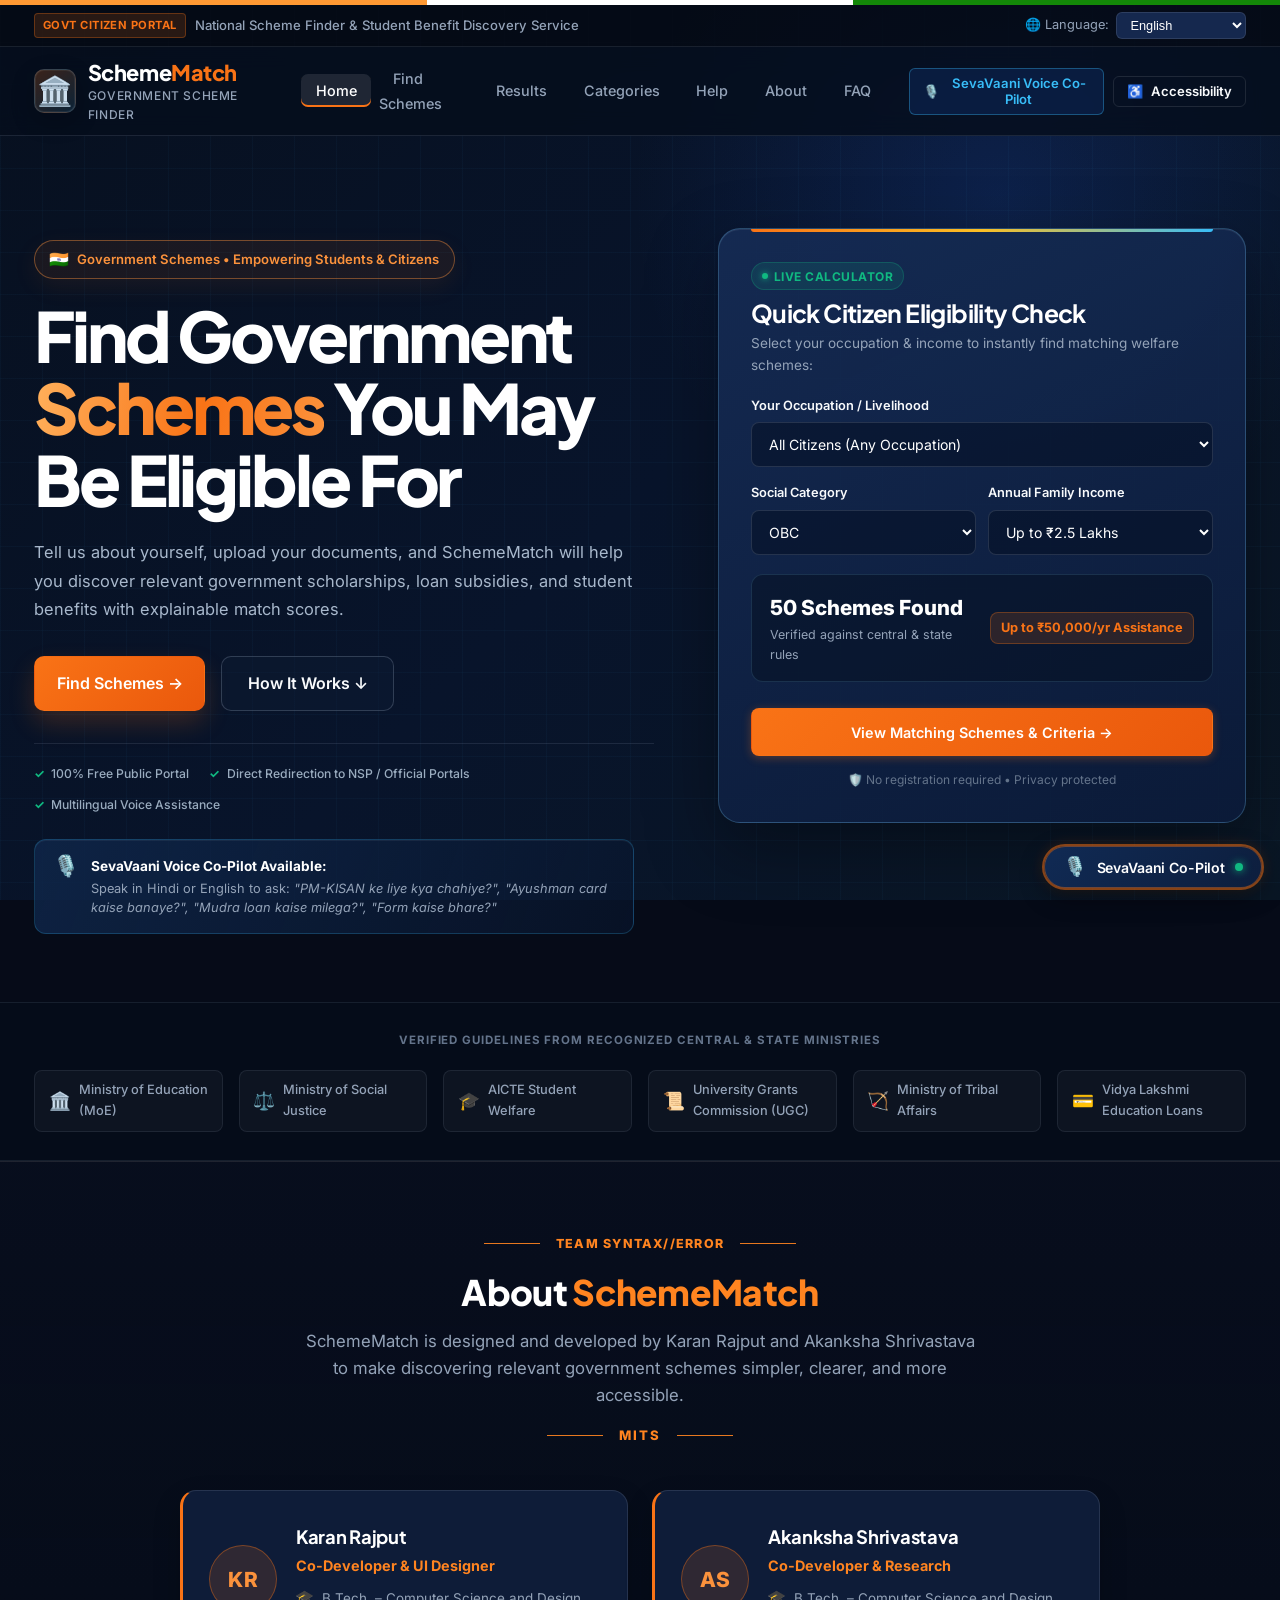
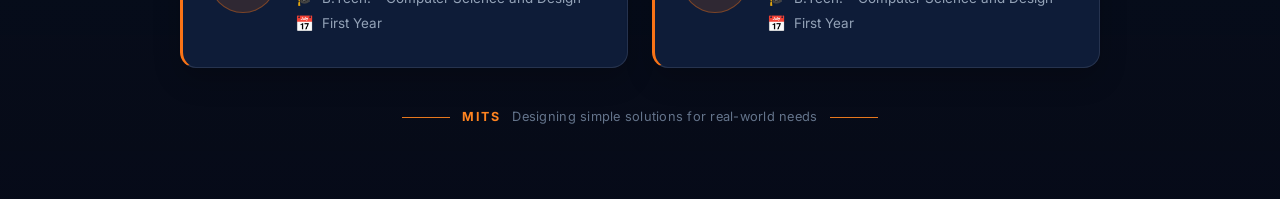
==== commit 1752733d: "Update website" ====
--- a/index.html
+++ b/index.html
@@ -75,6 +75,7 @@
           <li><a href="results.html" class="nav-link" data-i18n="nav_results">Results</a></li>
           <li><a href="#categories" class="nav-link">Categories</a></li>
           <li><a href="#how-it-works" class="nav-link" data-i18n="nav_help">How It Works</a></li>
+          <li><a href="#about" class="nav-link">About</a></li>
           <li><a href="#faq" class="nav-link">FAQ</a></li>
         </ul>
       </nav>
@@ -260,7 +261,7 @@
   </section>
 
   <!-- Section: Statistics & Civic Trust -->
-  <section class="trust-stats-section">
+  <section class="trust-stats-section" hidden>
     <div class="container">
       <div class="trust-stats-grid">
         <div class="trust-stat-card">
@@ -293,6 +294,45 @@
         <p>
           <strong>Official Transparency Advisory:</strong> SchemeMatch provides explainable criteria calculation based on gazette notifications. Applications and disbursements are processed strictly on official portals (National Scholarship Portal, AICTE, Vidya Lakshmi, and State Portals).
         </p>
+      </div>
+    </div>
+  </section>
+
+  <!-- Section: About the Team -->
+  <section id="about" class="about-section section-py">
+    <div class="container">
+      <div class="section-header">
+        <div class="about-team-name">TEAM SYNTAX//ERROR</div>
+        <h2 class="section-title">About <span>SchemeMatch</span></h2>
+        <p class="section-desc">SchemeMatch is designed and developed by Karan Rajput and Akanksha Shrivastava to make discovering relevant government schemes simpler, clearer, and more accessible.</p>
+        <div class="about-college-label">MITS</div>
+      </div>
+
+      <div class="about-team-grid">
+        <article class="about-team-card">
+          <div class="about-team-initial">KR</div>
+          <div class="about-team-content">
+            <h3>Karan Rajput</h3>
+            <p class="about-team-role">Co-Developer &amp; UI Designer</p>
+            <p class="about-team-degree"><span class="about-team-detail-icon" aria-hidden="true">🎓</span>B.Tech. &ndash; Computer Science and Design</p>
+            <p class="about-team-year"><span class="about-team-detail-icon" aria-hidden="true">📅</span>First Year</p>
+          </div>
+        </article>
+
+        <article class="about-team-card">
+          <div class="about-team-initial">AS</div>
+          <div class="about-team-content">
+            <h3>Akanksha Shrivastava</h3>
+            <p class="about-team-role">Co-Developer &amp; Research</p>
+            <p class="about-team-degree"><span class="about-team-detail-icon" aria-hidden="true">🎓</span>B.Tech. &ndash; Computer Science and Design</p>
+            <p class="about-team-year"><span class="about-team-detail-icon" aria-hidden="true">📅</span>First Year</p>
+          </div>
+        </article>
+      </div>
+
+      <div class="about-team-footer">
+        <strong>MITS</strong>
+        <span>Designing simple solutions for real-world needs</span>
       </div>
     </div>
   </section>
--- a/style.css
+++ b/style.css
@@ -828,6 +828,184 @@
   border: 1px solid var(--border-subtle);
   border-radius: 12px;
   padding: 1rem 1.25rem;
+}
+
+/* --- About Team Section --- */
+.about-section {
+  border-top: 1px solid var(--border-subtle);
+  background: linear-gradient(180deg, rgba(13, 26, 51, 0.18), rgba(7, 14, 28, 0.05));
+}
+
+.about-section .section-header {
+  margin-bottom: 2.8rem;
+}
+
+.about-team-name {
+  display: flex;
+  align-items: center;
+  justify-content: center;
+  gap: 1rem;
+  margin-bottom: 1rem;
+  color: #ff8420;
+  font-size: 0.78rem;
+  font-weight: 800;
+  letter-spacing: 0.1em;
+}
+
+.about-team-name::before,
+.about-team-name::after,
+.about-team-footer::before,
+.about-team-footer::after {
+  width: 3.5rem;
+  height: 1px;
+  background: #ff8420;
+  content: '';
+  opacity: 0.9;
+}
+
+.about-section .section-title {
+  margin-bottom: 0.9rem;
+}
+
+.about-section .section-title span {
+  color: #ff8420;
+}
+
+.about-section .section-desc {
+  max-width: 700px;
+  margin-bottom: 1rem;
+}
+
+.about-college-label {
+  display: flex;
+  align-items: center;
+  justify-content: center;
+  gap: 1rem;
+  color: #ff8420;
+  font-size: 0.82rem;
+  font-weight: 800;
+  letter-spacing: 0.16em;
+}
+
+.about-college-label::before,
+.about-college-label::after {
+  width: 3.5rem;
+  height: 1px;
+  background: #ff8420;
+  content: '';
+  opacity: 0.9;
+}
+
+.about-team-grid {
+  display: grid;
+  grid-template-columns: repeat(2, minmax(0, 1fr));
+  gap: 1.5rem;
+  max-width: 920px;
+  margin: 0 auto;
+}
+
+.about-team-card {
+  display: flex;
+  align-items: center;
+  gap: 1.15rem;
+  min-height: 178px;
+  padding: 1.65rem;
+  background: rgba(18, 35, 68, 0.72);
+  border: 1px solid rgba(148, 163, 184, 0.18);
+  border-left: 3px solid var(--gov-saffron);
+  border-radius: var(--radius-lg);
+  box-shadow: 0 12px 28px rgba(0, 0, 0, 0.2);
+  transition: transform 0.25s ease, border-color 0.25s ease, box-shadow 0.25s ease;
+}
+
+.about-team-card:hover {
+  transform: translateY(-5px);
+  border-color: rgba(249, 115, 22, 0.55);
+  box-shadow: 0 18px 36px rgba(0, 0, 0, 0.3), 0 0 0 1px rgba(249, 115, 22, 0.08);
+}
+
+.about-team-initial {
+  display: grid;
+  place-items: center;
+  flex: 0 0 4.25rem;
+  width: 4.25rem;
+  height: 4.25rem;
+  border-radius: 50%;
+  background: rgba(249, 115, 22, 0.14);
+  border: 1px solid rgba(249, 115, 22, 0.38);
+  color: var(--text-saffron);
+  font-size: 1.3rem;
+  font-weight: 800;
+  letter-spacing: 0.02em;
+}
+
+.about-team-card h3 {
+  margin-bottom: 0.35rem;
+  font-size: 1.15rem;
+}
+
+.about-team-content {
+  min-width: 0;
+}
+
+.about-team-role {
+  margin-bottom: 0.65rem;
+  color: #ff8420;
+  font-size: 0.9rem;
+  font-weight: 700;
+}
+
+.about-team-degree,
+.about-team-year {
+  display: flex;
+  align-items: center;
+  gap: 0.55rem;
+  margin: 0;
+  color: var(--text-muted);
+  font-size: 0.84rem;
+  line-height: 1.5;
+}
+
+.about-team-year {
+  margin-top: 0.35rem;
+}
+
+.about-team-detail-icon {
+  display: inline-flex;
+  align-items: center;
+  justify-content: center;
+  flex: 0 0 1.1rem;
+  width: 1.1rem;
+  color: #ff8420;
+  font-size: 0.95rem;
+  line-height: 1;
+}
+
+.about-team-footer {
+  display: flex;
+  align-items: center;
+  justify-content: center;
+  gap: 0.75rem;
+  margin: 2.4rem auto 0;
+  color: var(--text-light);
+  font-size: 0.8rem;
+  letter-spacing: 0.02em;
+  text-align: center;
+}
+
+.about-team-footer::before,
+.about-team-footer::after {
+  width: 3rem;
+}
+
+.about-team-footer strong {
+  color: #ff8420;
+  font-size: 0.78rem;
+  letter-spacing: 0.12em;
+}
+
+.about-team-footer span {
+  color: var(--text-light);
 }
 
 .trust-note-icon {
@@ -2161,6 +2339,22 @@
 }
 
 @media (max-width: 640px) {
+  .about-team-grid {
+    grid-template-columns: 1fr;
+    gap: 1rem;
+  }
+
+  .about-team-card {
+    min-height: 0;
+    padding: 1.25rem;
+  }
+
+  .about-team-footer {
+    flex-direction: column;
+    gap: 0.35rem;
+    line-height: 1.5;
+  }
+
   body.home-page .hero-wrapper {
     padding: 3.5rem 0 3rem;
   }
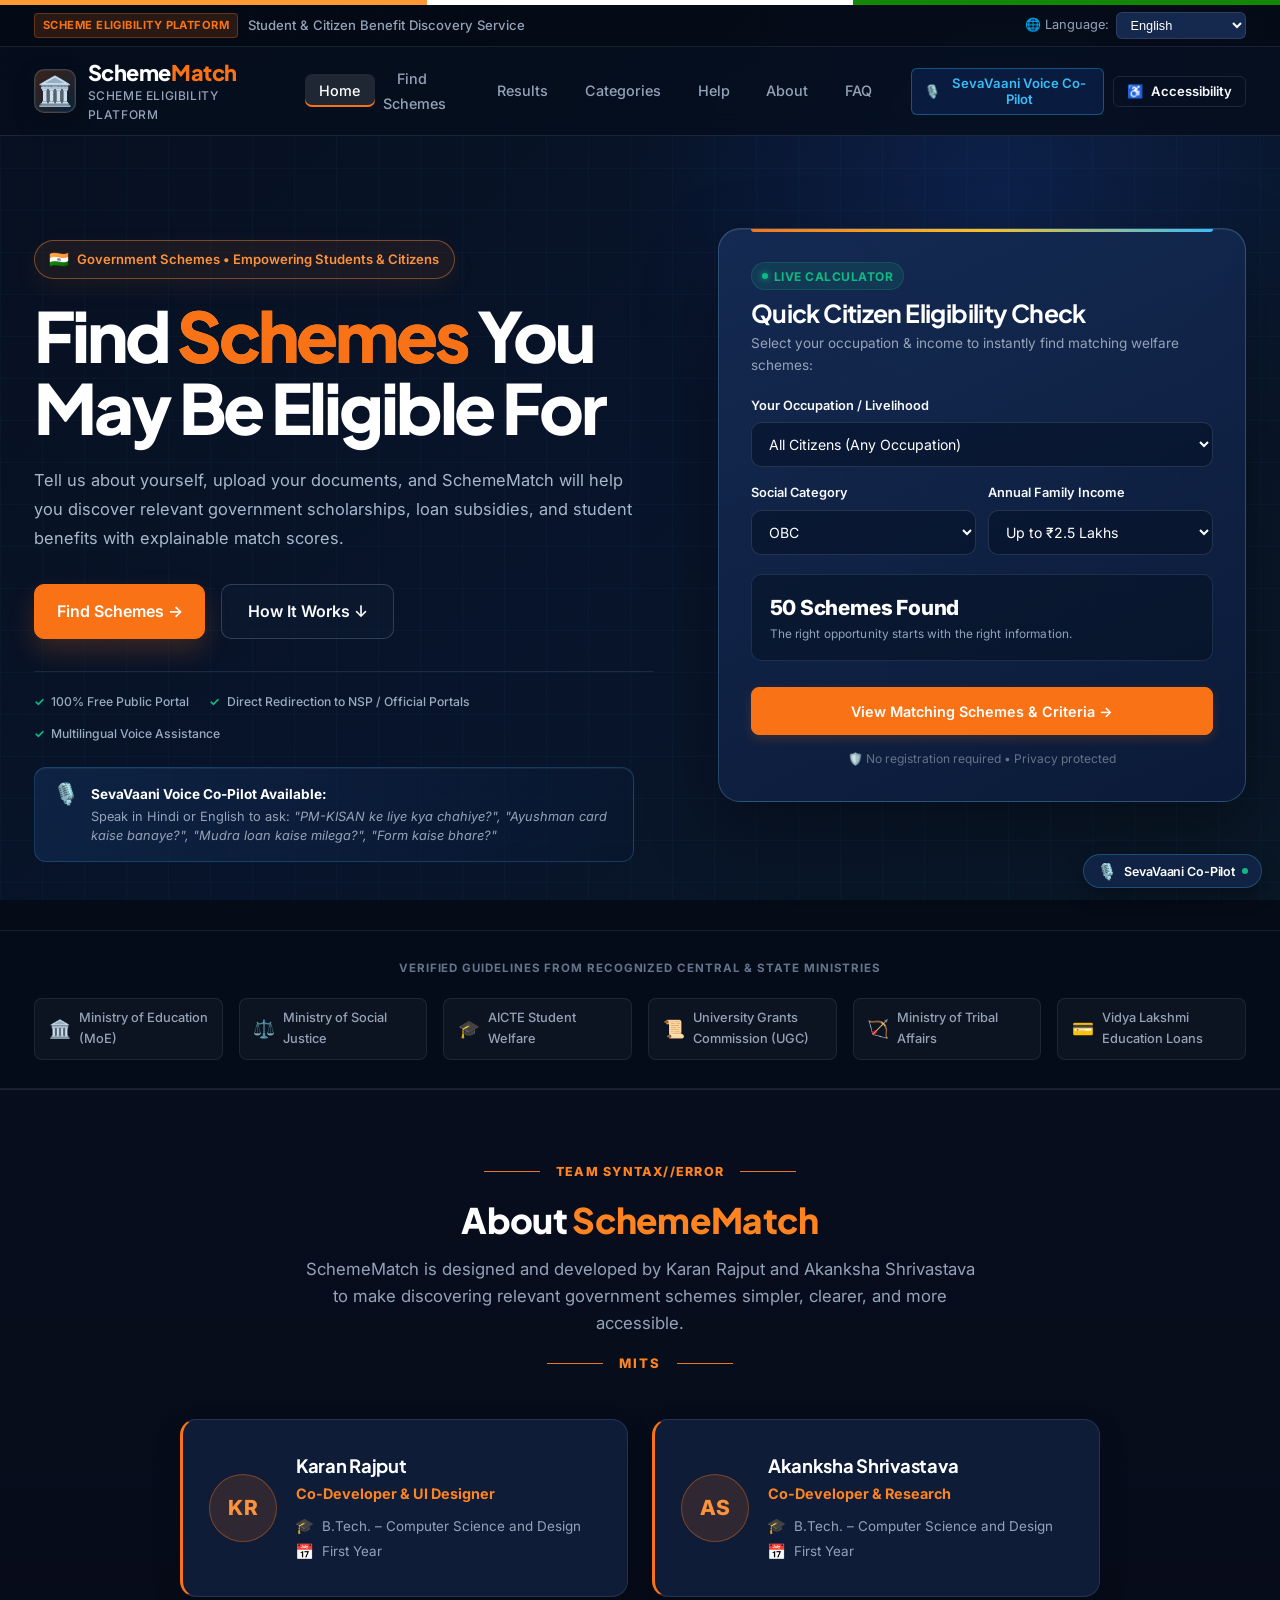
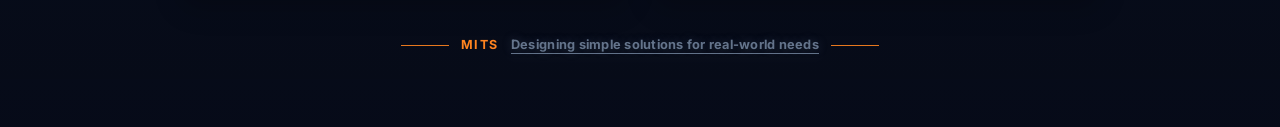
==== commit 2ad117af: "Updated website UI and design" ====
--- a/index.html
+++ b/index.html
@@ -3,8 +3,8 @@
 <head>
   <meta charset="UTF-8">
   <meta name="viewport" content="width=device-width, initial-scale=1.0">
-  <meta name="description" content="SchemeMatch – National Government Scheme & Scholarship Discovery Portal. Discover verified scholarships, education loans, and citizen benefits with AI voice assistance.">
-  <title>SchemeMatch – National Government Scheme Discovery Portal</title>
+  <meta name="description" content="SchemeMatch – Scheme Eligibility Platform. Discover scholarships, education loans, and citizen benefits with AI voice assistance.">
+  <title>SchemeMatch – Scheme Eligibility Platform</title>
   <link rel="preconnect" href="https://fonts.googleapis.com">
   <link rel="preconnect" href="https://fonts.gstatic.com" crossorigin>
   <link href="https://fonts.googleapis.com/css2?family=Inter:wght@400;500;600;700;800&family=Plus+Jakarta+Sans:wght@500;600;700;800&family=Noto+Sans+Devanagari:wght@400;500;600;700&display=swap" rel="stylesheet">
@@ -19,8 +19,8 @@
   <div class="top-bar">
     <div class="container top-bar-content">
       <div class="top-bar-notice">
-        <span class="tag" data-i18n="tag_portal">GOVT CITIZEN PORTAL</span>
-        <span class="top-bar-initiative" data-i18n="top_bar_initiative">National Scheme Finder &amp; Student Benefit Discovery Service • भारत सरकार</span>
+        <span class="tag" data-i18n="tag_portal">SCHEME ELIGIBILITY PLATFORM</span>
+        <span class="top-bar-initiative" data-i18n="top_bar_initiative">Student &amp; Citizen Benefit Discovery Service</span>
       </div>
       <div class="top-bar-right">
         <div class="lang-selector-wrap">
@@ -63,7 +63,7 @@
         <div class="brand-emblem">🏛️</div>
         <div class="brand-text">
           <h1 class="brand-title">Scheme<span>Match</span></h1>
-          <p class="brand-subtitle" data-i18n="brand_subtitle">National Government Scheme Portal</p>
+          <p class="brand-subtitle" data-i18n="brand_subtitle">Scheme Eligibility Platform</p>
         </div>
       </a>
 
@@ -107,9 +107,7 @@
             <span data-i18n="hero_pill">Direct Ministry Welfare Directory • <span class="dynamic-active-schemes-count">67</span> Verified Active Schemes</span>
           </div>
 
-          <h2 class="hero-heading">
-            <span data-i18n="hero_h2_part1">India's Official</span> <span class="hero-heading-highlight" data-i18n="hero_h2_highlight">Government Scheme</span> <span data-i18n="hero_h2_part2">Gateway for Every Citizen</span>
-          </h2>
+          <h2 class="hero-heading">Find <span class="hero-heading-highlight">Schemes</span> You May Be Eligible For</h2>
 
           <p class="hero-desc" data-i18n="hero_desc">
             Discover <span class="dynamic-schemes-count">69</span> verified central &amp; state welfare programs — for farmers, artisans, business owners, workers, women, senior citizens, and students. Check eligibility instantly and apply directly.
@@ -204,10 +202,9 @@
               <div class="screener-result-box">
                 <div class="screener-result-top">
                   <div>
-                    <span class="screener-result-count" id="hero-screener-count">24 Schemes Matching</span>
-                    <span class="screener-result-desc">Verified against central &amp; state rules</span>
+                    <span class="screener-result-count" id="hero-screener-count">50 Schemes Found</span>
+                    <span class="screener-result-desc screener-result-quote">The right opportunity starts with the right information.</span>
                   </div>
-                  <div class="screener-benefit-tag" id="hero-screener-benefit">Up to ₹50,000/yr</div>
                 </div>
               </div>
 
@@ -332,7 +329,7 @@
 
       <div class="about-team-footer">
         <strong>MITS</strong>
-        <span>Designing simple solutions for real-world needs</span>
+        <span class="about-team-tagline">Designing simple solutions for real-world needs</span>
       </div>
     </div>
   </section>
--- a/style.css
+++ b/style.css
@@ -95,6 +95,7 @@
 html {
   font-size: 16px;
   scroll-behavior: smooth;
+  overflow-x: hidden;
 }
 
 body {
@@ -712,6 +713,11 @@
   font-size: 0.78rem;
   color: var(--text-muted);
   display: block;
+}
+
+.screener-result-quote {
+  font-style: italic;
+  opacity: 0.9;
 }
 
 .screener-benefit-tag {
@@ -1006,6 +1012,15 @@
 
 .about-team-footer span {
   color: var(--text-light);
+}
+
+.about-team-footer .about-team-tagline {
+  font-weight: 700;
+  text-decoration: underline;
+  text-decoration-color: currentColor;
+  text-decoration-thickness: 1px;
+  text-underline-offset: 0.22rem;
+  text-shadow: 0 0 10px rgba(100, 116, 139, 0.35);
 }
 
 .trust-note-icon {
@@ -3625,6 +3640,25 @@
   }
 }
 
+@media (max-width: 1100px) {
+  .nav-links {
+    gap: 0.15rem;
+  }
+
+  .nav-link {
+    padding-inline: 0.55rem;
+    font-size: 0.82rem;
+  }
+
+  .nav-actions .nav-btn-text {
+    display: none;
+  }
+
+  .nav-actions .btn {
+    padding-inline: 0.65rem;
+  }
+}
+
 /* Mobile Navigation Hamburger */
 .nav-hamburger {
   display: none;
@@ -3820,3 +3854,255 @@
   margin-bottom: 0.85rem;
   border: 1px solid rgba(255, 255, 255, 0.1);
 }
+
+/* --- Product UI polish --- */
+.demo-profile-panel {
+  display: none;
+}
+
+.hero-heading-highlight {
+  background: none;
+  color: var(--gov-saffron);
+  -webkit-text-fill-color: var(--gov-saffron);
+}
+
+.btn-primary {
+  background: var(--gov-saffron);
+  border-color: var(--gov-saffron);
+  box-shadow: 0 4px 12px rgba(249, 115, 22, 0.18);
+}
+
+.btn-primary:hover {
+  background: var(--gov-saffron-hover);
+  border-color: var(--gov-saffron-hover);
+  box-shadow: 0 6px 16px rgba(249, 115, 22, 0.24);
+}
+
+.hero-wrapper {
+  padding: 3.25rem 0 4rem;
+}
+
+.hero-heading {
+  max-width: 600px;
+  font-size: clamp(2.25rem, 4vw, 2.65rem);
+  line-height: 1.12;
+  letter-spacing: -0.02em;
+}
+
+.hero-desc {
+  max-width: 590px;
+  font-size: 1rem;
+  line-height: 1.6;
+}
+
+.hero-screener-card {
+  border-color: rgba(148, 163, 184, 0.2);
+  border-radius: 16px;
+  padding: 1.55rem;
+  box-shadow: 0 16px 36px rgba(0, 0, 0, 0.28);
+}
+
+.screener-badge {
+  border-color: rgba(16, 185, 129, 0.2);
+}
+
+.screener-select,
+.screener-result-box {
+  border-color: rgba(148, 163, 184, 0.18);
+  border-radius: 10px;
+}
+
+.screener-select:focus {
+  border-color: var(--cyan-bright);
+  box-shadow: 0 0 0 2px rgba(56, 189, 248, 0.14);
+}
+
+.screener-result-box {
+  background: rgba(7, 18, 38, 0.72);
+  padding: 0.85rem 0.95rem;
+}
+
+.screener-result-count {
+  font-size: 1.18rem;
+  letter-spacing: -0.01em;
+}
+
+.screener-result-quote {
+  color: #9fb0c7;
+  font-size: 0.74rem;
+  font-style: normal;
+  letter-spacing: 0.01em;
+}
+
+.stepper-container {
+  max-width: 920px;
+  margin-bottom: 2rem;
+}
+
+.stepper-track {
+  height: 2px;
+  background: rgba(148, 163, 184, 0.18);
+}
+
+.stepper-circle {
+  width: 36px;
+  height: 36px;
+  background: #102344;
+  border-color: rgba(148, 163, 184, 0.24);
+  font-size: 0.82rem;
+}
+
+.stepper-item.active .stepper-circle {
+  background: var(--blue-tech);
+  border-color: var(--blue-tech);
+  box-shadow: 0 0 0 4px rgba(37, 99, 235, 0.14);
+}
+
+.stepper-label {
+  font-size: 0.75rem;
+  color: #8fa2bc;
+}
+
+.form-panel-card,
+.demo-profile-panel,
+.results-sidebar,
+.scheme-card {
+  border-color: rgba(148, 163, 184, 0.16);
+  border-radius: 14px;
+  box-shadow: 0 10px 28px rgba(0, 0, 0, 0.18);
+}
+
+.form-panel-card {
+  padding: 2rem;
+}
+
+.form-helper-text {
+  font-size: 0.72rem;
+  color: #71839d;
+}
+
+.results-shell {
+  padding-top: 2.6rem;
+}
+
+.page-heading h1 {
+  font-size: clamp(2rem, 3vw, 2.75rem);
+  letter-spacing: -0.025em;
+}
+
+.results-sidebar {
+  background: rgba(15, 29, 53, 0.72);
+}
+
+.scheme-card {
+  background: rgba(18, 35, 68, 0.82);
+  padding: 1.25rem 1.35rem;
+}
+
+.scheme-card .score-badge-box {
+  background: rgba(7, 18, 38, 0.55);
+  border-width: 5px;
+  box-shadow: none;
+}
+
+.scheme-card .doc-tag {
+  border-radius: 7px;
+}
+
+.sevavaani-launcher {
+  background: #102344;
+  border-color: rgba(56, 189, 248, 0.28);
+  padding: 0.5rem 0.8rem;
+  gap: 0.45rem;
+  font-size: 0.78rem;
+  box-shadow: 0 8px 20px rgba(0, 0, 0, 0.28);
+}
+
+.sevavaani-launcher:hover {
+  border-color: var(--cyan-bright);
+  box-shadow: 0 10px 24px rgba(0, 0, 0, 0.36);
+}
+
+.launcher-pulse {
+  display: none;
+}
+
+.launcher-icon {
+  font-size: 1rem;
+}
+
+.launcher-status-dot {
+  width: 6px;
+  height: 6px;
+  box-shadow: none;
+}
+
+@media (max-width: 640px) {
+  .container,
+  .hero-grid,
+  .hero-content,
+  .hero-interactive-card-wrapper {
+    min-width: 0;
+  }
+
+  .nav-container {
+    gap: 0.5rem;
+  }
+
+  .nav-actions {
+    gap: 0.3rem;
+  }
+
+  .nav-actions .nav-btn-text {
+    display: none;
+  }
+
+  .nav-actions .btn {
+    padding: 0.5rem 0.6rem;
+  }
+
+  .hero-badge-pill {
+    max-width: 100%;
+    white-space: normal;
+    text-align: left;
+  }
+
+  .hero-wrapper {
+    padding: 2.5rem 0 3rem;
+  }
+
+  .hero-heading {
+    font-size: 2rem;
+  }
+
+  .hero-screener-card,
+  .form-panel-card {
+    padding: 1.25rem;
+  }
+
+  .stepper-container {
+    display: grid;
+    grid-template-columns: repeat(3, minmax(0, 1fr));
+    gap: 1rem 0.5rem;
+    padding: 0;
+  }
+
+  .stepper-track {
+    display: none;
+  }
+
+  .stepper-label {
+    max-width: 84px;
+    text-align: center;
+    line-height: 1.25;
+  }
+
+  .scheme-card .score-badge-box {
+    width: 92px;
+    min-width: 92px;
+  }
+
+  .launcher-label {
+    display: none;
+  }
+}
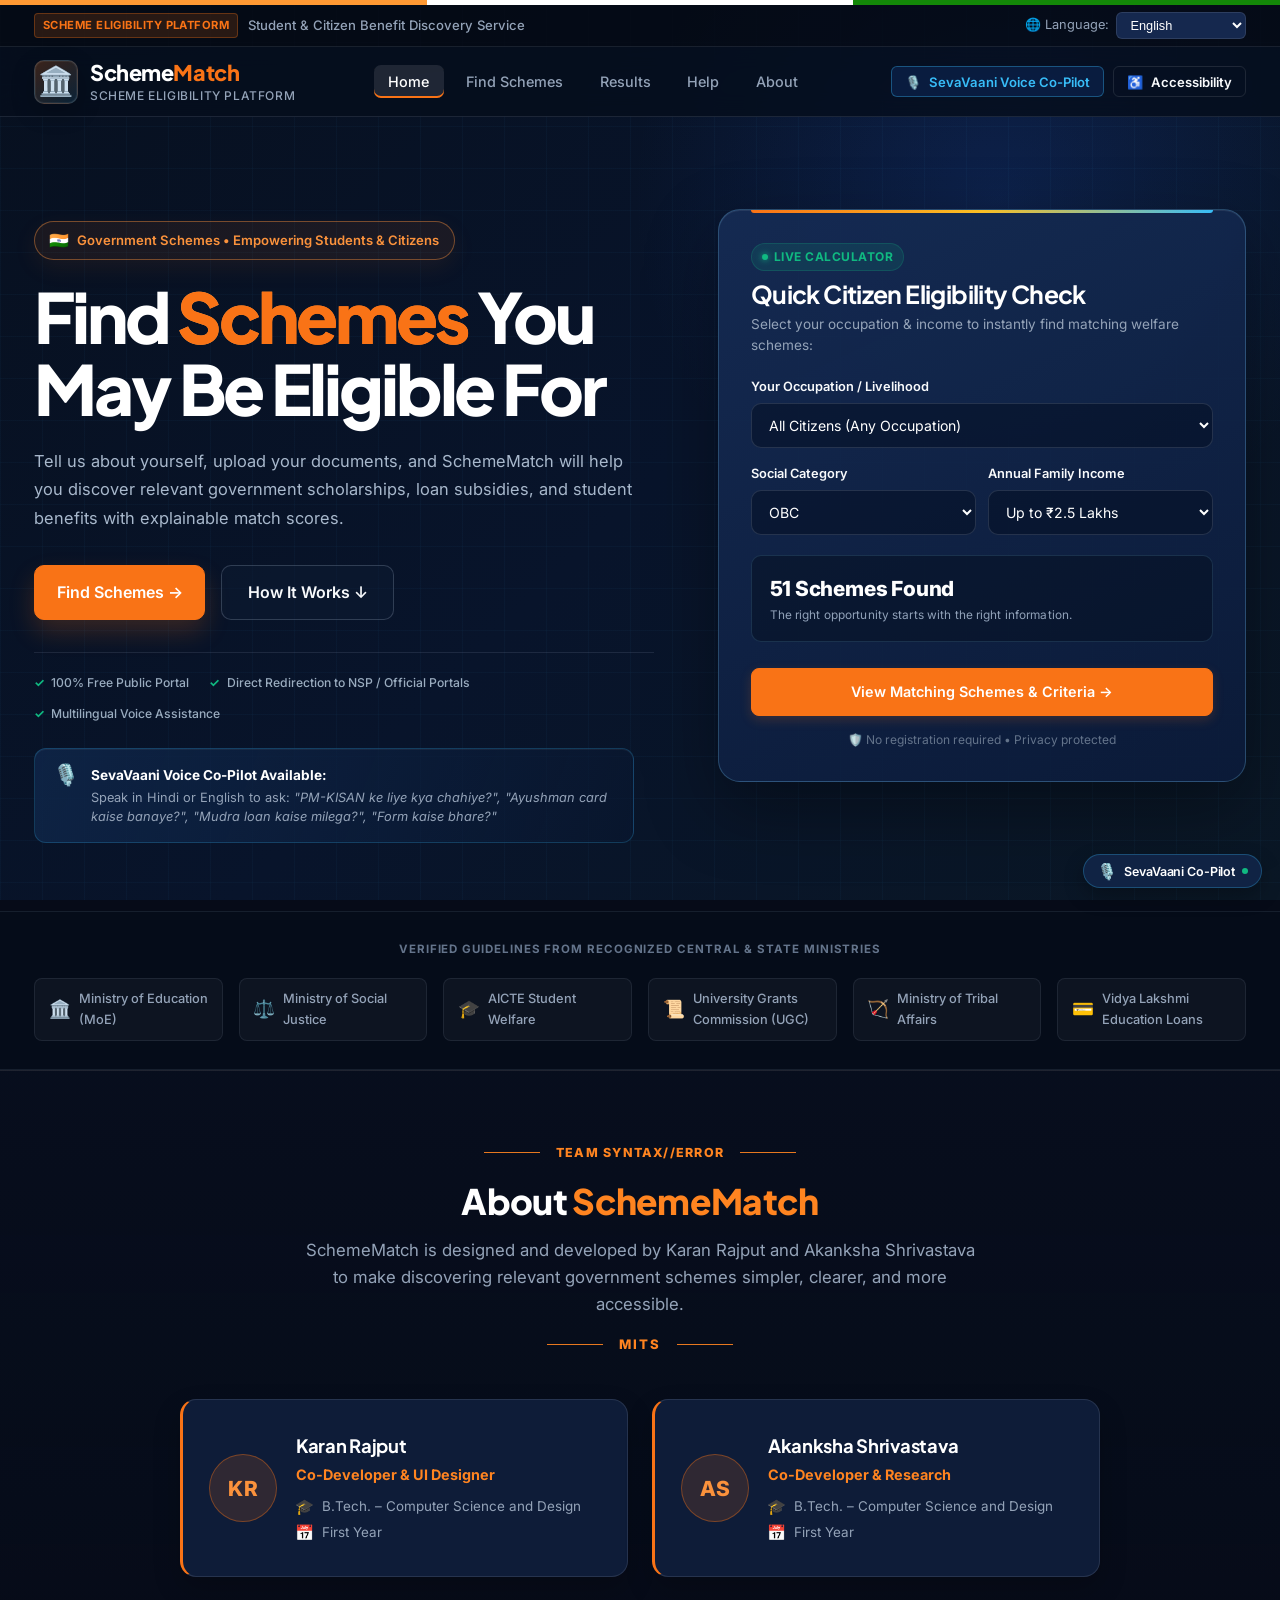
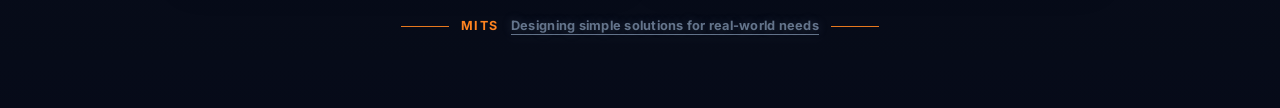
==== commit 796df603: "initial website update" ====
--- a/index.html
+++ b/index.html
@@ -73,10 +73,8 @@
           <li><a href="index.html" class="nav-link active" data-i18n="nav_home">Home</a></li>
           <li><a href="find-schemes.html" class="nav-link" data-i18n="nav_find">Find Schemes</a></li>
           <li><a href="results.html" class="nav-link" data-i18n="nav_results">Results</a></li>
-          <li><a href="#categories" class="nav-link">Categories</a></li>
-          <li><a href="#how-it-works" class="nav-link" data-i18n="nav_help">How It Works</a></li>
+          <li><a href="#how-it-works" class="nav-link" data-i18n="nav_help">Help</a></li>
           <li><a href="#about" class="nav-link">About</a></li>
-          <li><a href="#faq" class="nav-link">FAQ</a></li>
         </ul>
       </nav>
 
--- a/style.css
+++ b/style.css
@@ -338,6 +338,13 @@
   list-style: none;
   gap: 0.5rem;
   align-items: center;
+  justify-content: center;
+}
+
+.site-header nav {
+  flex: 1;
+  display: flex;
+  justify-content: center;
 }
 
 .nav-link {
@@ -3107,7 +3114,7 @@
 
 .results-layout {
   display: grid;
-  grid-template-columns: 290px minmax(0, 1fr);
+  grid-template-columns: minmax(0, 1fr);
   align-items: flex-start;
   gap: 2rem;
 }
@@ -3220,6 +3227,18 @@
   min-width: 0;
 }
 
+.results-search-bar {
+  display: grid;
+  gap: 0.45rem;
+  margin-bottom: 1.25rem;
+}
+
+.results-search-bar label {
+  color: var(--text-muted);
+  font-size: 0.85rem;
+  font-weight: 700;
+}
+
 .schemes-grid {
   display: flex;
   flex-direction: column;
@@ -3231,12 +3250,17 @@
   border: 1px solid rgba(148, 163, 184, 0.22);
   border-radius: 18px;
   padding: 1.1rem 1.25rem;
-  display: flex;
-  gap: 1rem;
+  display: grid;
+  grid-template-columns: minmax(0, 1fr) 180px;
+  gap: 1.25rem;
   align-items: stretch;
+  box-shadow: 0 8px 24px rgba(0, 0, 0, 0.15);
+}
+
+.scheme-card-main {
+  min-width: 0;
+  display: flex;
   flex-direction: column;
-  justify-content: space-between;
-  box-shadow: 0 8px 24px rgba(0, 0, 0, 0.15);
 }
 
 .scheme-card-header {
@@ -3298,7 +3322,8 @@
 
 .scheme-card .score-badge-box {
   width: 120px;
-  min-width: 120px;
+  height: 120px;
+  flex: 0 0 120px;
   padding: 0.5rem 0.35rem;
   border-radius: 50%;
   background: radial-gradient(circle at center, rgba(56, 189, 248, 0.08) 0%, rgba(19, 35, 67, 0.2) 50%, rgba(255,255,255,0.03) 100%);
@@ -3336,9 +3361,9 @@
 .scheme-card .scheme-card-footer {
   display: flex;
   align-items: center;
-  justify-content: space-between;
   gap: 1rem;
   width: 100%;
+  margin-top: auto;
   padding-top: 0.9rem;
   border-top: 1px solid rgba(148, 163, 184, 0.14);
 }
@@ -3373,13 +3398,25 @@
 }
 
 .scheme-card .card-actions {
-  display: flex;
+  display: grid;
+  width: 100%;
   gap: 0.55rem;
   flex-shrink: 0;
 }
 
 .scheme-card .card-actions .btn {
   white-space: nowrap;
+  width: 100%;
+}
+
+.scheme-card-aside {
+  width: 180px;
+  min-width: 180px;
+  display: flex;
+  flex-direction: column;
+  align-items: center;
+  gap: 0.9rem;
+  padding-top: 0.1rem;
 }
 
 @media (max-width: 980px) {
@@ -3392,16 +3429,21 @@
   }
 }
 
-@media (max-width: 640px) {
+@media (max-width: 768px) {
   .scheme-card {
-    flex-direction: column;
     align-items: flex-start;
+    grid-template-columns: 1fr;
   }
 
   .scheme-card-header {
     width: 100%;
-    justify-content: space-between;
     align-items: flex-start;
+  }
+
+  .scheme-card-aside {
+    width: 100%;
+    min-width: 0;
+    padding-top: 0;
   }
 
   .scheme-card .scheme-card-footer {
